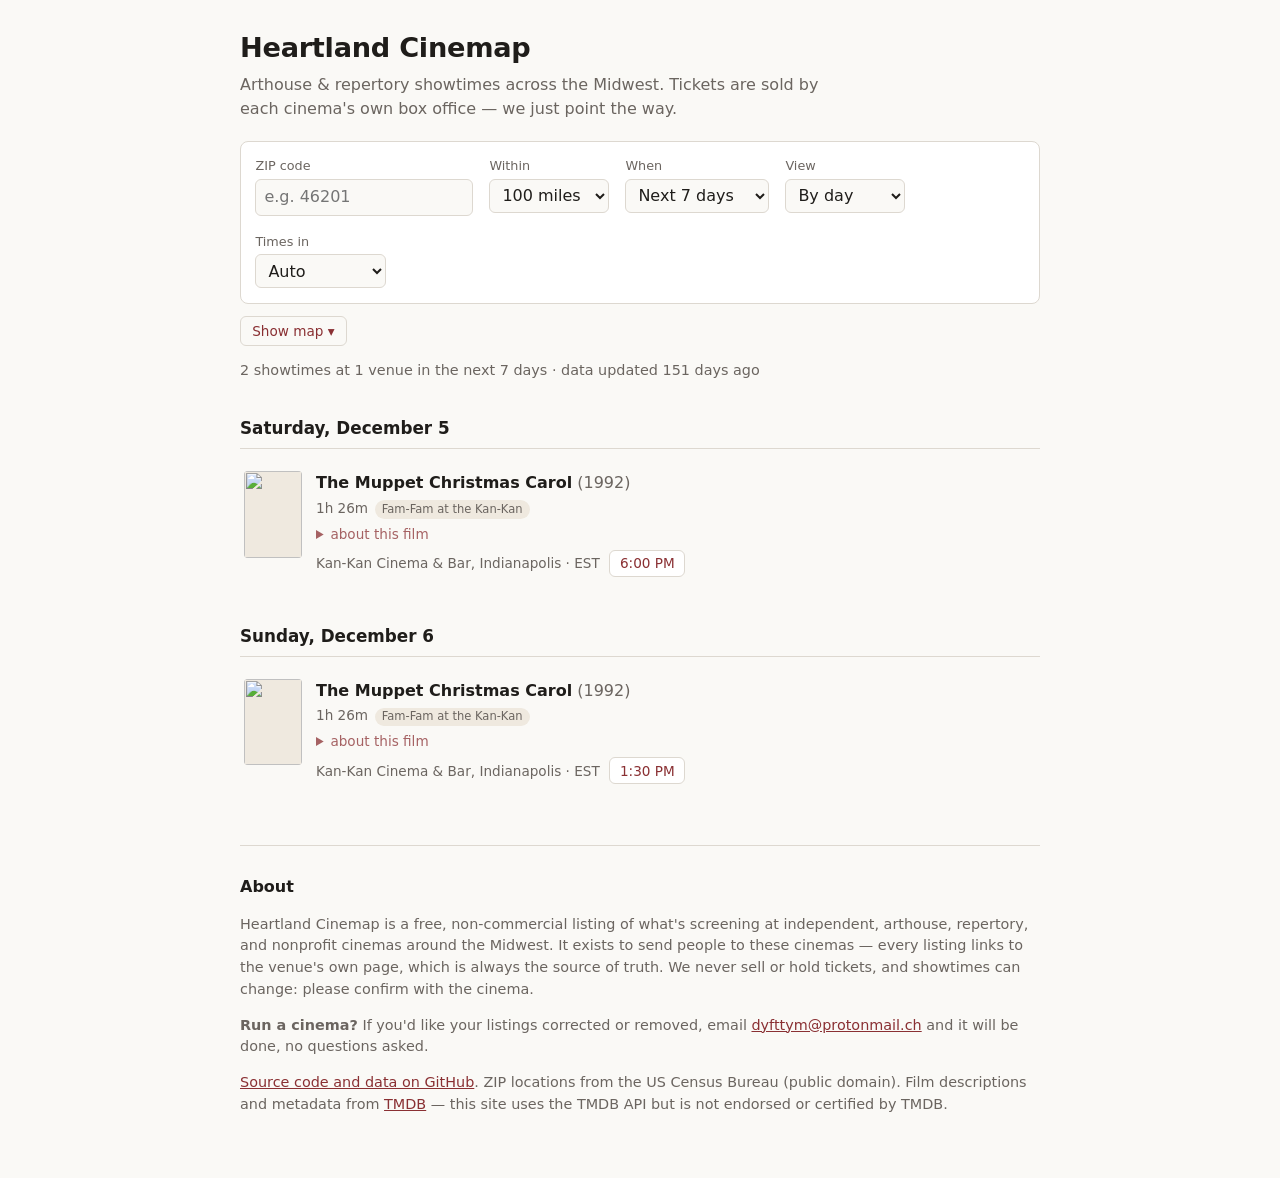
==== public/index.html @ 2f33e9bd "Fix Trylon empty-widget flake and dark-mode map popup Trylon: the homepage server-renders its upcomi" ====
<!DOCTYPE html>
<html lang="en">
<head>
<meta charset="utf-8">
<meta name="viewport" content="width=device-width, initial-scale=1">
<title>Heartland Cinemap — Midwest arthouse showtimes</title>
<meta name="description" content="Showtimes at arthouse, independent, and repertory cinemas across the US Midwest. Free and non-commercial — tickets at each cinema's own box office.">
<link id="sitecss" rel="stylesheet" href="./style.css">
</head>
<body>

<header>
  <h1>Heartland Cinemap</h1>
  <p class="tagline">Arthouse &amp; repertory showtimes across the Midwest.
  Tickets are sold by each cinema's own box office — we just point the way.</p>
</header>

<form id="controls" autocomplete="off" aria-label="Filter showtimes">
  <div class="field">
    <label for="zip">ZIP code</label>
    <input id="zip" inputmode="numeric" pattern="\d{5}" maxlength="5" placeholder="e.g. 46201">
  </div>
  <div class="field">
    <label for="radius">Within</label>
    <select id="radius">
      <option value="50">50 miles</option>
      <option value="100" selected>100 miles</option>
      <option value="200">200 miles</option>
    </select>
  </div>
  <div class="field">
    <label for="days">When</label>
    <select id="days">
      <option value="7" selected>Next 7 days</option>
      <option value="30">Next 30 days</option>
      <option value="60">Next 60 days</option>
      <option value="all">All dates</option>
    </select>
  </div>
  <div class="field">
    <label for="view">View</label>
    <select id="view">
      <option value="day" selected>By day</option>
      <option value="film">By film</option>
    </select>
  </div>
  <div class="field">
    <label for="tz">Times in</label>
    <select id="tz">
      <option value="auto" selected>Auto</option>
      <option value="venue">Venue local</option>
      <option value="ct">Central</option>
      <option value="et">Eastern</option>
    </select>
  </div>
</form>

<section id="mapsec">
  <button id="maptoggle" type="button">Show map ▾</button>
  <div id="map" hidden></div>
</section>

<p id="status" role="status"></p>

<main id="listings">
  <noscript><p>This site needs JavaScript to filter and sort showtimes.
  The raw data is public: <a href="./showtimes.json">showtimes.json</a> and
  <a href="./venues.json">venues.json</a>.</p></noscript>
</main>

<footer>
  <h2>About</h2>
  <p>Heartland Cinemap is a free, non-commercial listing of what's screening at
  independent, arthouse, repertory, and nonprofit cinemas around the Midwest.
  It exists to send people to these cinemas — every listing links to the
  venue's own page, which is always the source of truth. We never sell or
  hold tickets, and showtimes can change: please confirm with the cinema.</p>
  <p><strong>Run a cinema?</strong> If you'd like your listings corrected or
  removed, email <a href="mailto:dyfttym@protonmail.ch">dyfttym@protonmail.ch</a>
  and it will be done, no questions asked.</p>
  <p><a href="https://github.com/messhart/heartlandcinemap">Source code and
  data on GitHub</a>. ZIP locations from the US Census Bureau (public domain).
  Film descriptions and metadata from <a href="https://www.themoviedb.org/">TMDB</a>
  — this site uses the TMDB API but is not endorsed or certified by TMDB.</p>
</footer>

<script src="./app.js"></script>
</body>
</html>
---- public/style.css ----
:root {
  --bg: #faf9f6;
  --text: #1f1d1a;
  --muted: #6b6560;
  --accent: #8a3033;
  --line: #ddd8d0;
  --card: #ffffff;
  --badge-bg: #efe9df;
}
@media (prefers-color-scheme: dark) {
  :root {
    --bg: #191817;
    --text: #ece8e2;
    --muted: #a39c93;
    --accent: #e0888b;
    --line: #38352f;
    --card: #211f1d;
    --badge-bg: #2e2b26;
  }
}

* { box-sizing: border-box; }

body {
  margin: 0 auto;
  padding: 1.25rem 1rem 3rem;
  max-width: 52rem;
  background: var(--bg);
  color: var(--text);
  font: 16px/1.5 system-ui, -apple-system, "Segoe UI", Roboto, sans-serif;
}

header h1 { margin: 0.5rem 0 0.25rem; font-size: 1.7rem; letter-spacing: -0.01em; }
.tagline { margin: 0 0 1.25rem; color: var(--muted); max-width: 38rem; }

a { color: var(--accent); }
a:focus-visible, input:focus-visible, select:focus-visible {
  outline: 2px solid var(--accent);
  outline-offset: 2px;
}

/* controls */
#controls {
  display: flex;
  flex-wrap: wrap;
  gap: 1rem;
  padding: 0.9rem;
  border: 1px solid var(--line);
  border-radius: 8px;
  background: var(--card);
}
.field { display: flex; flex-direction: column; gap: 0.2rem; }
.field label { font-size: 0.8rem; color: var(--muted); }
input, select {
  font: inherit;
  color: inherit;
  background: var(--bg);
  border: 1px solid var(--line);
  border-radius: 6px;
  padding: 0.35rem 0.5rem;
  min-width: 7.5rem;
}

#status { min-height: 1.5em; color: var(--muted); font-size: 0.9rem; }
#status .warn { color: var(--accent); }
#status a { color: var(--accent); }

/* map panel */
#mapsec { margin: 0.75rem 0 0; }
#maptoggle {
  font: inherit;
  font-size: 0.85rem;
  color: var(--accent);
  background: none;
  border: 1px solid var(--line);
  border-radius: 6px;
  padding: 0.25rem 0.7rem;
  cursor: pointer;
}
#maptoggle:hover { border-color: var(--accent); }
#map {
  margin-top: 0.6rem;
  height: 380px;
  border: 1px solid var(--line);
  border-radius: 8px;
  overflow: hidden;
}
@media (max-width: 600px) { #map { height: 280px; } }

/* map popup — MapLibre's default is a white box; theme it to the card palette
   so the venue name isn't white-on-white in dark mode. The tip is a bordered
   triangle, so its border color (per anchor) must track the box background. */
.maplibregl-popup-content {
  background: var(--card);
  color: var(--text);
  font: inherit;
  font-size: 0.85rem;
  border: 1px solid var(--line);
  border-radius: 6px;
  padding: 0.45rem 0.7rem;
  box-shadow: 0 1px 4px rgba(0, 0, 0, 0.25);
}
.maplibregl-popup-anchor-top .maplibregl-popup-tip,
.maplibregl-popup-anchor-top-left .maplibregl-popup-tip,
.maplibregl-popup-anchor-top-right .maplibregl-popup-tip { border-bottom-color: var(--card); }
.maplibregl-popup-anchor-bottom .maplibregl-popup-tip,
.maplibregl-popup-anchor-bottom-left .maplibregl-popup-tip,
.maplibregl-popup-anchor-bottom-right .maplibregl-popup-tip { border-top-color: var(--card); }
.maplibregl-popup-anchor-left .maplibregl-popup-tip { border-right-color: var(--card); }
.maplibregl-popup-anchor-right .maplibregl-popup-tip { border-left-color: var(--card); }

/* day sections */
section.day { margin: 1.75rem 0; }
h2.dayhead {
  font-size: 1.05rem;
  margin: 0 0 0.6rem;
  padding: 0.4rem 0;
  border-bottom: 1px solid var(--line);
  position: sticky;
  top: 0;
  background: var(--bg);
  z-index: 2;
}

/* film cards */
.filmcard {
  display: flex;
  gap: 0.9rem;
  padding: 0.8rem 0.25rem;
  border-bottom: 1px dotted var(--line);
}
.filmcard:last-child { border-bottom: none; }

.poster {
  flex: 0 0 3.6rem;
  width: 3.6rem;
  height: 5.4rem;
  object-fit: cover;
  border-radius: 4px;
  background: var(--badge-bg);
}
.poster-blank {
  display: flex;
  align-items: center;
  justify-content: center;
  color: var(--muted);
  font-size: 1.6rem;
  font-weight: 600;
}

.filmcard-body { min-width: 0; flex: 1; }
.filmcard-body h3 { margin: 0 0 0.15rem; font-size: 1rem; }
.filmcard-body h3 .year { font-weight: normal; color: var(--muted); }
.filmmeta {
  margin: 0 0 0.3rem;
  color: var(--muted);
  font-size: 0.85rem;
  display: flex;
  flex-wrap: wrap;
  gap: 0.4rem;
  align-items: baseline;
}

.badge {
  font-size: 0.72rem;
  padding: 0.05rem 0.45rem;
  border-radius: 99px;
  background: var(--badge-bg);
  color: var(--muted);
  white-space: nowrap;
}

/* per-venue showtime chip lines */
.chiplines { display: flex; flex-direction: column; gap: 0.35rem; margin-top: 0.35rem; }
.chipline { display: flex; flex-wrap: wrap; gap: 0.25rem 0.6rem; align-items: baseline; }
.chipline-label { color: var(--muted); font-size: 0.85rem; }
.chips { display: inline-flex; flex-wrap: wrap; gap: 0.35rem; }
a.chip {
  display: inline-block;
  font-size: 0.85rem;
  font-variant-numeric: tabular-nums;
  padding: 0.15rem 0.6rem;
  border: 1px solid var(--line);
  border-radius: 6px;
  text-decoration: none;
  color: var(--accent);
  background: var(--card);
  white-space: nowrap;
}
a.chip:hover { border-color: var(--accent); }
a.chip.chip-soldout {
  color: var(--muted);
  text-decoration: line-through;
  opacity: 0.7;
}

/* collapsed film synopsis (TMDb) */
details.about { font-size: 0.85rem; color: var(--muted); margin: 0.1rem 0 0.2rem; }
details.about summary {
  cursor: pointer;
  width: fit-content;
  color: var(--accent);
  opacity: 0.75;
}
details.about summary:hover { opacity: 1; }
details.about p { margin: 0.3rem 0 0.2rem; max-width: 42rem; }
details.about .about-meta { margin: 0 0 0.3rem; }

.empty { color: var(--muted); margin: 2rem 0; }

footer {
  margin-top: 3rem;
  padding-top: 1rem;
  border-top: 1px solid var(--line);
  font-size: 0.9rem;
  color: var(--muted);
}
footer h2 { font-size: 1rem; color: var(--text); }

@media (max-width: 480px) {
  .poster { flex-basis: 3rem; width: 3rem; height: 4.5rem; }
  .filmcard { gap: 0.6rem; }
}
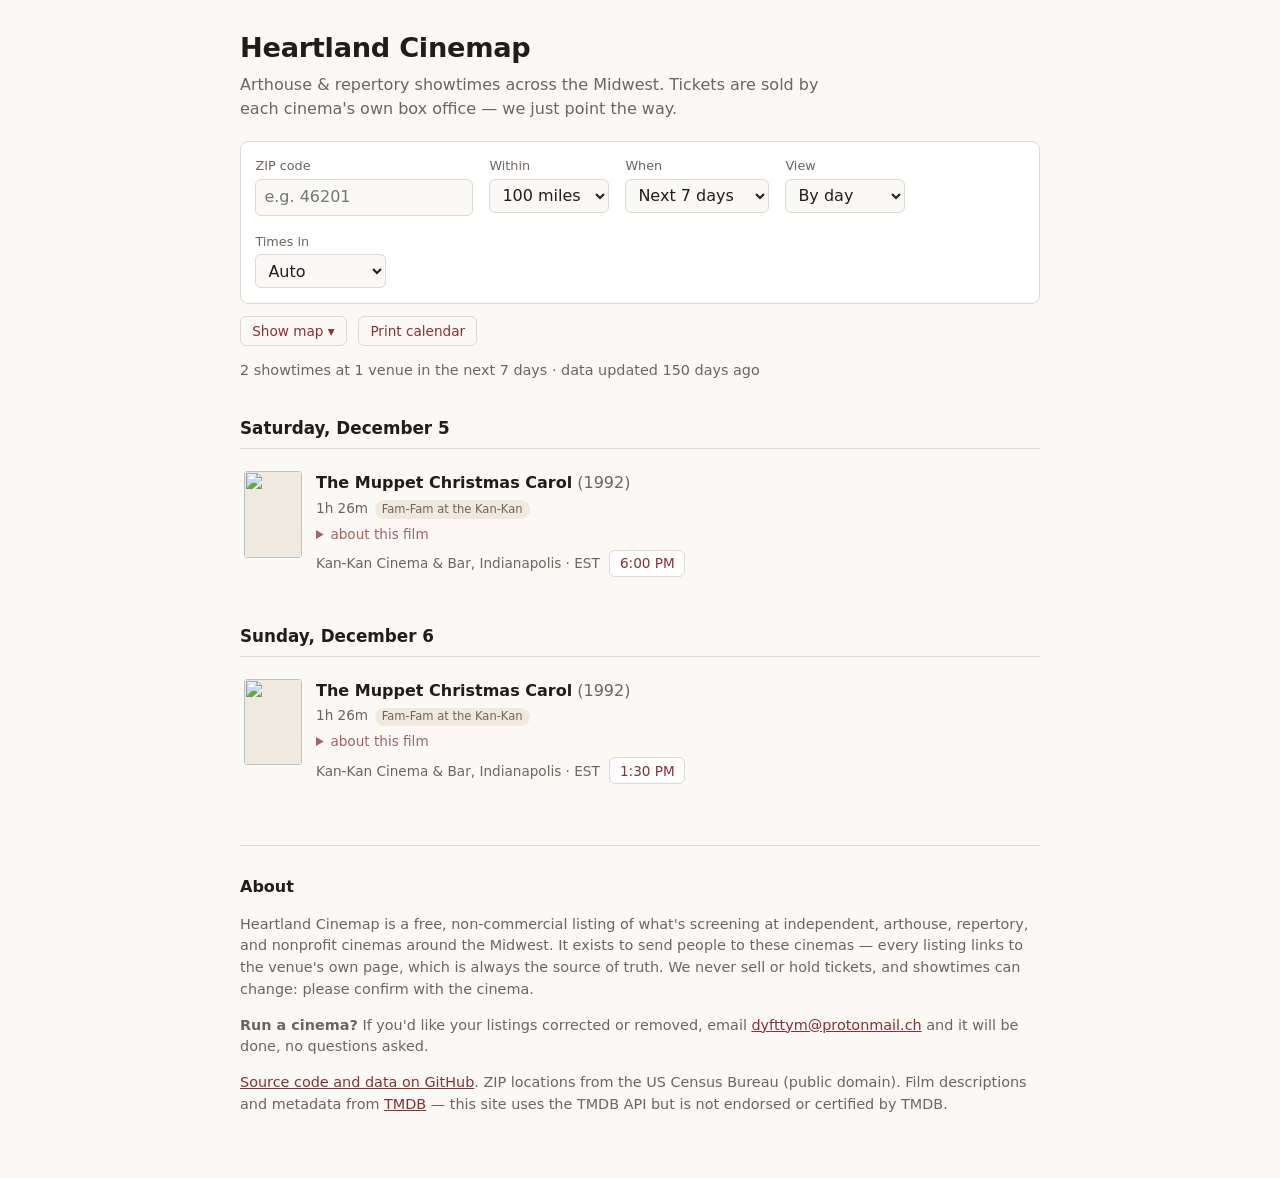
==== commit 0fd251f6: "Add printable calendar-poster view A dedicated print view in the classic repertory-house style: a mo" ====
--- a/public/index.html
+++ b/public/index.html
@@ -57,6 +57,7 @@
 
 <section id="mapsec">
   <button id="maptoggle" type="button">Show map ▾</button>
+  <button id="postertoggle" type="button">Print calendar</button>
   <div id="map" hidden></div>
 </section>
 
@@ -84,6 +85,16 @@
   — this site uses the TMDB API but is not endorsed or certified by TMDB.</p>
 </footer>
 
+<div id="posterwrap" hidden>
+  <div id="postertools">
+    <span id="posterinfo"></span>
+    <button id="posterbw" type="button">Switch to B&amp;W</button>
+    <button id="posterprint" type="button">Print / save PDF</button>
+    <button id="posterclose" type="button">Close ✕</button>
+  </div>
+  <div id="poster"><div id="posterpages"></div></div>
+</div>
+
 <script src="./app.js"></script>
 </body>
 </html>
--- a/public/style.css
+++ b/public/style.css
@@ -208,6 +208,195 @@
 
 .empty { color: var(--muted); margin: 2rem 0; }
 
+/* ---------- printable calendar poster ---------- */
+
+#postertoggle {
+  font: inherit;
+  font-size: 0.85rem;
+  color: var(--accent);
+  background: none;
+  border: 1px solid var(--line);
+  border-radius: 6px;
+  padding: 0.25rem 0.7rem;
+  cursor: pointer;
+  margin-left: 0.4rem;
+}
+#postertoggle:hover { border-color: var(--accent); }
+
+#posterwrap {
+  position: fixed;
+  inset: 0;
+  z-index: 1000;
+  overflow: auto;
+  background: rgba(20, 18, 16, 0.6);
+  padding: 3.6rem 1rem 2rem;
+}
+body.postering { overflow: hidden; }
+
+#postertools {
+  position: fixed;
+  top: 0; left: 0; right: 0;
+  z-index: 1001;
+  display: flex;
+  flex-wrap: wrap;
+  gap: 0.6rem;
+  align-items: center;
+  justify-content: center;
+  padding: 0.5rem 1rem;
+  background: var(--card);
+  border-bottom: 1px solid var(--line);
+  font-size: 0.9rem;
+  color: var(--muted);
+}
+#postertools button {
+  font: inherit;
+  font-size: 0.85rem;
+  color: var(--accent);
+  background: none;
+  border: 1px solid var(--line);
+  border-radius: 6px;
+  padding: 0.25rem 0.7rem;
+  cursor: pointer;
+}
+#postertools button:hover { border-color: var(--accent); }
+
+/* the sheet: fixed paper palette — this is ink on paper, never dark-mode */
+.poster-page {
+  --pk: #8a3033;      /* accent (day numbers, venue codes, month) */
+  --ptext: #16130f;
+  --pmut: #6a645d;
+  --pline: #c9c3b8;
+  --pout: #efece6;    /* days outside the covered range */
+  background: #fff;
+  color: var(--ptext);
+  /* on-screen geometry mirrors the print content box so the overflow the
+     fitter sees on screen is exactly what would spill a print page. Height is
+     held under the 7.9in printable area (letter landscape minus @page 0.3in
+     margins): a box filling the *full* printable height plus its forced
+     page-break tips a hairline onto a second sheet, so we leave slack. */
+  width: 10.4in;
+  height: 7.4in;
+  padding: 0.2in 0.28in;
+  margin: 0 auto 1.4rem;
+  box-shadow: 0 3px 16px rgba(0, 0, 0, 0.4);
+  display: flex;
+  flex-direction: column;
+  overflow: hidden;
+  print-color-adjust: exact;
+  -webkit-print-color-adjust: exact;
+}
+#poster.bw .poster-page { --pk: #000; }
+
+.pp-head {
+  display: flex;
+  align-items: baseline;
+  gap: 0.25in;
+  border-bottom: 2.5pt solid var(--ptext);
+  padding-bottom: 5pt;
+}
+.pp-month { font-size: 22pt; font-weight: 700; letter-spacing: -0.02em; color: var(--pk); }
+.pp-brand { font-size: 8.5pt; font-weight: 600; letter-spacing: 0.09em; text-transform: uppercase; }
+.pp-scope { margin-left: auto; font-size: 7.5pt; color: var(--pmut); text-align: right; max-width: 3.6in; }
+
+.pp-dow {
+  display: grid;
+  grid-template-columns: repeat(7, 1fr);
+  font-size: 6.8pt;
+  font-weight: 700;
+  text-transform: uppercase;
+  letter-spacing: 0.07em;
+  color: var(--pmut);
+  padding: 4pt 0 2pt;
+}
+.pp-dow span { padding-left: 3pt; }
+
+.pp-weeks {
+  flex: 1 1 auto;
+  min-height: 0;      /* allow the flex child to shrink so overflow is real */
+  overflow: hidden;   /* the fitter trims until scrollHeight <= clientHeight */
+  display: flex;
+  flex-direction: column;
+  border-top: 1px solid var(--pline);
+  border-left: 1px solid var(--pline);
+}
+.pp-week {
+  flex: 1 1 auto;
+  display: grid;
+  grid-template-columns: repeat(7, 1fr);
+  min-height: 0.72in;
+  break-inside: avoid;
+  page-break-inside: avoid;
+}
+.pp-cell {
+  border-right: 1px solid var(--pline);
+  border-bottom: 1px solid var(--pline);
+  padding: 2pt 3pt 3pt;
+  min-width: 0;
+}
+.pp-cell.pp-out { background: var(--pout); }
+.pp-daynum { font-size: 8.5pt; font-weight: 700; color: var(--pk); }
+.pp-out .pp-daynum, .pp-empty .pp-daynum { color: var(--pmut); font-weight: 400; }
+
+.pentry { font-size: 6.4pt; line-height: 1.32; margin-top: 2pt; overflow-wrap: break-word; }
+.ptitle { font-weight: 700; }
+.pyear { color: var(--pmut); }
+.pfmt { color: var(--pk); font-weight: 600; font-size: 5.8pt; text-transform: uppercase; letter-spacing: 0.04em; }
+.ptimes { font-variant-numeric: tabular-nums; white-space: normal; }
+.pvcode { color: var(--pk); font-weight: 700; }
+.pmore { color: var(--pmut); font-style: italic; font-weight: 600; }
+
+.pp-foot {
+  border-top: 2.5pt solid var(--ptext);
+  margin-top: 5pt;
+  padding-top: 4pt;
+  font-size: 6.8pt;
+  color: var(--pmut);
+  display: flex;
+  justify-content: space-between;
+  gap: 0.3in;
+  flex-wrap: nowrap;      /* fixed height: legend clips rather than wrapping,
+                             so the footer can't steal rows from the grid and
+                             desync the fit measurement from print layout */
+  align-items: baseline;
+}
+.pp-legend {
+  flex: 1 1 auto;
+  min-width: 0;
+  white-space: nowrap;
+  overflow: hidden;
+  text-overflow: ellipsis;
+}
+.pp-foot > span:last-child { flex: 0 0 auto; white-space: nowrap; }
+.pp-legend b { color: var(--pk); }
+.poster-empty { color: #fff; text-align: center; margin: 4rem 0; font-size: 1rem; }
+
+/* print: only the sheets, landscape letter, one month per page */
+@page cal { size: letter landscape; margin: 0.3in; }
+@media print {
+  body.postering > :not(#posterwrap) { display: none !important; }
+  /* zero every ancestor's box so nothing adds to the page height — leftover
+     body padding/margin is what tips a page onto a trailing blank sheet */
+  body.postering { overflow: visible; background: #fff; margin: 0; padding: 0; }
+  body.postering #posterwrap {
+    position: static;
+    overflow: visible;
+    background: none;
+    margin: 0;
+    padding: 0;
+  }
+  body.postering #poster, body.postering #posterpages { margin: 0; padding: 0; }
+  body.postering #postertools { display: none; }
+  body.postering .poster-page {
+    page: cal;
+    /* keep the exact screen geometry the fitter measured against; just drop the
+       shadow + bottom margin and force one month per sheet */
+    box-shadow: none;
+    margin: 0;
+    page-break-after: always;
+  }
+  body.postering .poster-page:last-child { page-break-after: auto; }
+}
+
 footer {
   margin-top: 3rem;
   padding-top: 1rem;
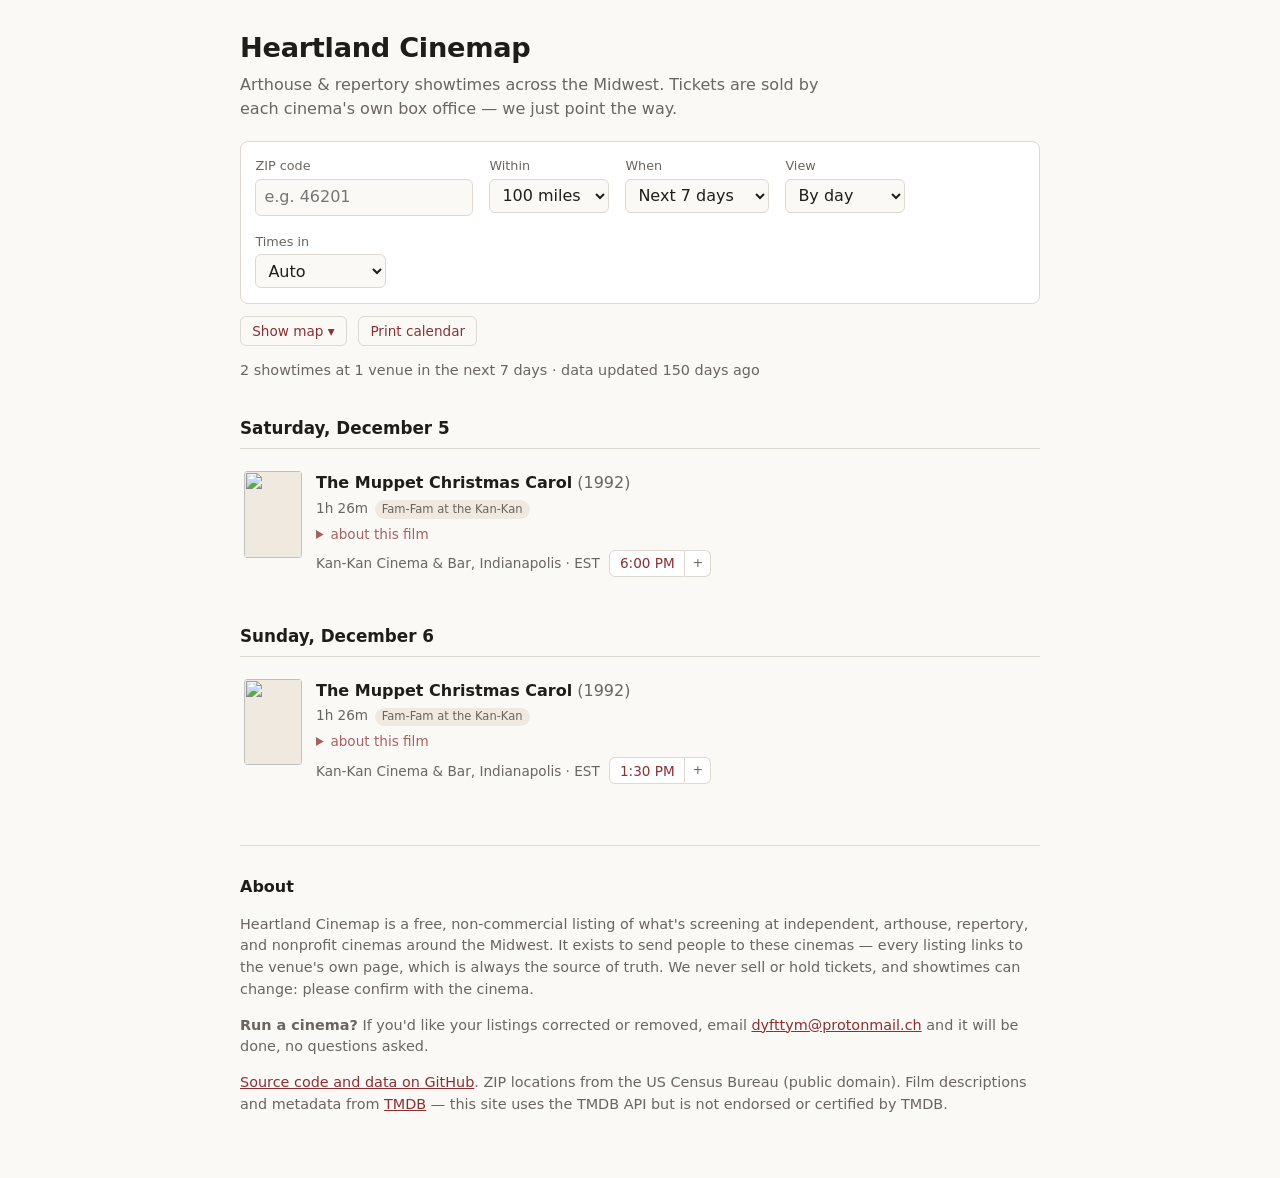
==== commit cb3baf29: "Poster v2: pick your films, week strip with thumbs, .ics export The auto-capped poster hid exactly t" ====
--- a/public/index.html
+++ b/public/index.html
@@ -58,6 +58,7 @@
 <section id="mapsec">
   <button id="maptoggle" type="button">Show map ▾</button>
   <button id="postertoggle" type="button">Print calendar</button>
+  <span id="plancount" hidden></span>
   <div id="map" hidden></div>
 </section>
 
@@ -90,6 +91,7 @@
     <span id="posterinfo"></span>
     <button id="posterbw" type="button">Switch to B&amp;W</button>
     <button id="posterprint" type="button">Print / save PDF</button>
+    <button id="postercal" type="button">Add picks to calendar (.ics)</button>
     <button id="posterclose" type="button">Close ✕</button>
   </div>
   <div id="poster"><div id="posterpages"></div></div>
--- a/public/style.css
+++ b/public/style.css
@@ -193,6 +193,27 @@
   text-decoration: line-through;
   opacity: 0.7;
 }
+
+/* pick-for-calendar toggle joined to the right edge of a chip */
+.chipwrap { display: inline-flex; align-items: stretch; }
+.chipwrap a.chip { border-radius: 6px 0 0 6px; }
+.chip-add {
+  font: inherit;
+  font-size: 0.8rem;
+  line-height: 1;
+  padding: 0.15rem 0.45rem;
+  border: 1px solid var(--line);
+  border-left: none;
+  border-radius: 0 6px 6px 0;
+  background: var(--card);
+  color: var(--muted);
+  cursor: pointer;
+}
+.chip-add:hover { color: var(--accent); border-color: var(--accent); }
+.chip-add.picked { color: var(--accent); font-weight: 700; }
+
+#plancount { font-size: 0.85rem; color: var(--muted); margin-left: 0.6rem; }
+#plancount a { color: var(--accent); }
 
 /* collapsed film synopsis (TMDb) */
 details.about { font-size: 0.85rem; color: var(--muted); margin: 0.1rem 0 0.2rem; }
@@ -336,6 +357,53 @@
 .pp-cell.pp-out { background: var(--pout); }
 .pp-daynum { font-size: 8.5pt; font-weight: 700; color: var(--pk); }
 .pp-out .pp-daynum, .pp-empty .pp-daynum { color: var(--pmut); font-weight: 400; }
+
+/* week strip (7-day poster): one full-height column per date */
+.pp-daycols {
+  flex: 1 1 auto;
+  min-height: 0;
+  overflow: hidden;      /* same clip contract as .pp-weeks */
+  display: grid;         /* columns set inline: repeat(n, 1fr) */
+  border-top: 1px solid var(--pline);
+  border-left: 1px solid var(--pline);
+  margin-top: 4pt;
+}
+.pp-daycol {
+  border-right: 1px solid var(--pline);
+  border-bottom: 1px solid var(--pline);
+  padding: 3pt 4pt;
+  min-width: 0;
+}
+.pp-dayhead {
+  font-size: 8pt;
+  color: var(--pmut);
+  border-bottom: 1px solid var(--pline);
+  padding-bottom: 2pt;
+  margin-bottom: 2pt;
+}
+.pp-dayhead-dow { font-weight: 700; color: var(--pk); letter-spacing: 0.05em; }
+.pp-week-strip .pentry { font-size: 7pt; margin-top: 4pt; }
+
+/* TMDb thumb beside a week-strip entry — color mode only */
+.pentry-t { display: flex; gap: 4pt; align-items: flex-start; }
+.pentry-txt { min-width: 0; }
+.pthumb {
+  flex: 0 0 auto;
+  width: 0.48in;
+  height: 0.72in;
+  object-fit: cover;
+  border-radius: 2pt;
+  background: var(--pout);
+}
+span.pthumb-blank {
+  display: flex;
+  align-items: center;
+  justify-content: center;
+  color: var(--pmut);
+  font-size: 11pt;
+  font-weight: 700;
+}
+#poster.bw .pthumb { display: none; }
 
 .pentry { font-size: 6.4pt; line-height: 1.32; margin-top: 2pt; overflow-wrap: break-word; }
 .ptitle { font-weight: 700; }
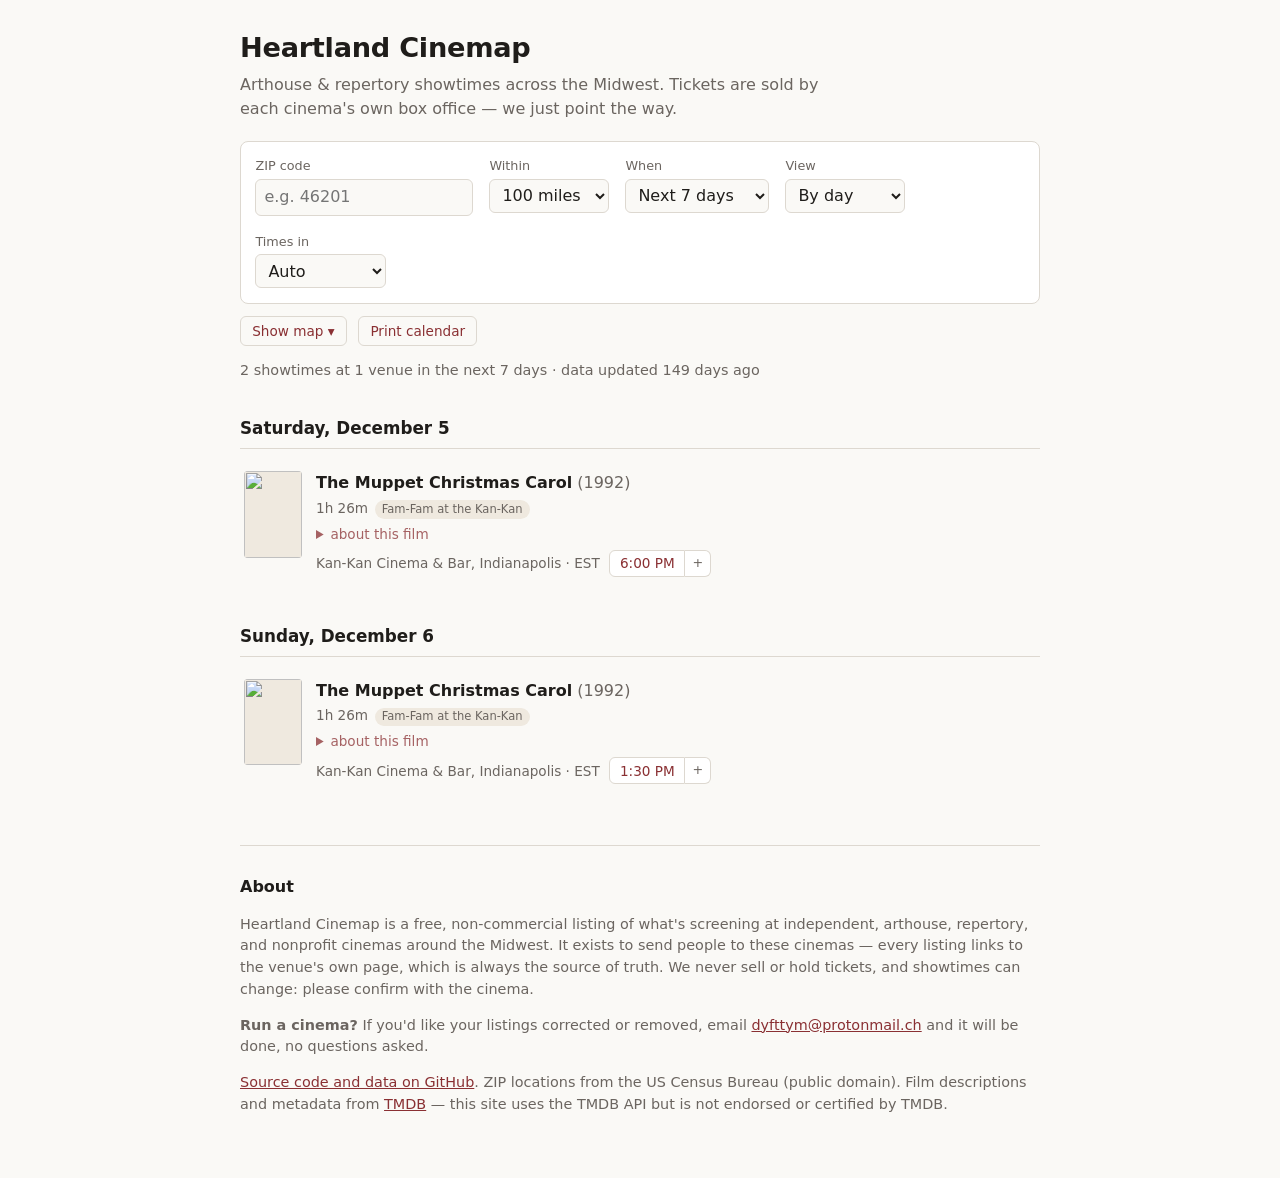
==== commit 8c0e8738: "Map v2: click-to-search, screening popups, picks on the map Makes the map a two-way surface. Click a" ====
--- a/public/index.html
+++ b/public/index.html
@@ -59,6 +59,8 @@
   <button id="maptoggle" type="button">Show map ▾</button>
   <button id="postertoggle" type="button">Print calendar</button>
   <span id="plancount" hidden></span>
+  <p id="maphint" hidden>Click a venue for its next screenings · click anywhere
+  else on the map to search from there.</p>
   <div id="map" hidden></div>
 </section>
 
--- a/public/style.css
+++ b/public/style.css
@@ -78,6 +78,12 @@
   cursor: pointer;
 }
 #maptoggle:hover { border-color: var(--accent); }
+#maphint {
+  margin: 0.5rem 0 0;
+  font-size: 0.8rem;
+  color: var(--muted);
+  max-width: 40rem;
+}
 #map {
   margin-top: 0.6rem;
   height: 380px;
@@ -108,6 +114,23 @@
 .maplibregl-popup-anchor-bottom-right .maplibregl-popup-tip { border-top-color: var(--card); }
 .maplibregl-popup-anchor-left .maplibregl-popup-tip { border-right-color: var(--card); }
 .maplibregl-popup-anchor-right .maplibregl-popup-tip { border-left-color: var(--card); }
+
+/* venue popup body */
+.vpop { min-width: 8rem; }
+.vpop-name { display: block; font-size: 0.92rem; }
+.vpop-sub { color: var(--muted); font-size: 0.8rem; margin-top: 0.05rem; }
+.vpop-pick { color: var(--accent); font-size: 0.8rem; font-weight: 600; margin-top: 0.1rem; }
+.vpop-next {
+  margin-top: 0.35rem;
+  padding-top: 0.3rem;
+  border-top: 1px solid var(--line);
+  display: flex;
+  flex-direction: column;
+  gap: 0.15rem;
+}
+.vpop-row { display: flex; gap: 0.45rem; font-size: 0.8rem; line-height: 1.25; }
+.vpop-when { color: var(--accent); white-space: nowrap; font-variant-numeric: tabular-nums; }
+.vpop-title { color: var(--text); }
 
 /* day sections */
 section.day { margin: 1.75rem 0; }
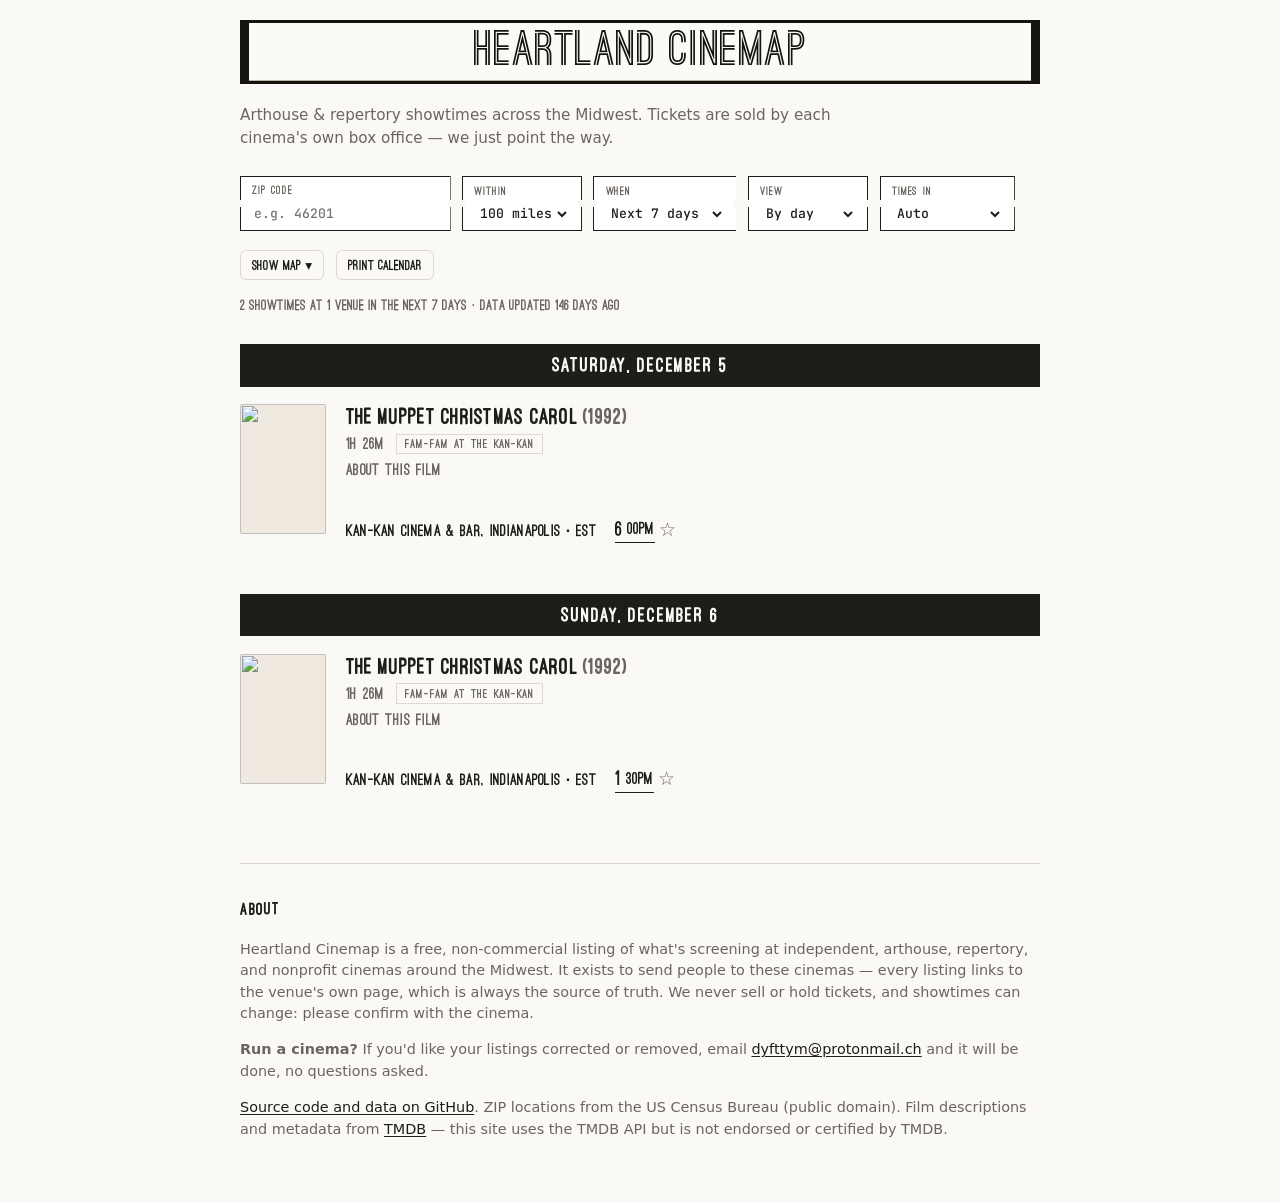
==== commit 44994754: "Visual redesign: black & white box-office / cinema-sign look Applies the locked design (playground r" ====
--- a/public/index.html
+++ b/public/index.html
@@ -11,9 +11,10 @@
 
 <header>
   <h1>Heartland Cinemap</h1>
-  <p class="tagline">Arthouse &amp; repertory showtimes across the Midwest.
-  Tickets are sold by each cinema's own box office — we just point the way.</p>
+  <div id="marquee-titles"></div>
 </header>
+<p class="tagline">Arthouse &amp; repertory showtimes across the Midwest.
+Tickets are sold by each cinema's own box office — we just point the way.</p>
 
 <form id="controls" autocomplete="off" aria-label="Filter showtimes">
   <div class="field">
--- a/public/style.css
+++ b/public/style.css
@@ -1,8 +1,21 @@
+/* ---------- self-hosted fonts (OFL) ----------
+   Ostrich Sans = the site voice (box-office / cinema sign); the Bold cut is
+   the inline/hollow brand face. DM Serif / Spectral / JetBrains Mono are the
+   printable calendar's newsprint voice only. All under public/fonts/. */
+@font-face { font-family: 'Ostrich Sans'; font-weight: bold; font-style: normal; font-display: swap; src: url("./fonts/OstrichSans-Bold.otf") format("opentype"); }
+@font-face { font-family: 'Ostrich Sans Heavy'; font-weight: 900; font-style: normal; font-display: swap; src: url("./fonts/OstrichSans-Heavy.otf") format("opentype"); }
+@font-face { font-family: 'Ostrich Sans Black'; font-weight: 900; font-style: normal; font-display: swap; src: url("./fonts/OstrichSans-Black.otf") format("opentype"); }
+@font-face { font-family: 'DM Serif Display'; font-weight: 400; font-style: normal; font-display: swap; src: url("./fonts/DMSerifDisplay.woff2") format("woff2"); }
+@font-face { font-family: 'Spectral'; font-weight: 400; font-style: normal; font-display: swap; src: url("./fonts/Spectral.woff2") format("woff2"); }
+@font-face { font-family: 'JetBrains Mono'; font-weight: 500; font-style: normal; font-display: swap; src: url("./fonts/JetBrainsMono.woff2") format("woff2"); }
+
 :root {
   --bg: #faf9f6;
   --text: #1f1d1a;
   --muted: #6b6560;
-  --accent: #8a3033;
+  /* strict B&W: accent reads as ink (was oxblood #8a3033). Links get an
+     underline affordance since color no longer distinguishes them. */
+  --accent: #1f1d1a;
   --line: #ddd8d0;
   --card: #ffffff;
   --badge-bg: #efe9df;
@@ -12,7 +25,7 @@
     --bg: #191817;
     --text: #ece8e2;
     --muted: #a39c93;
-    --accent: #e0888b;
+    --accent: #ece8e2;   /* strict B&W: ink = the light text color in dark mode */
     --line: #38352f;
     --card: #211f1d;
     --badge-bg: #2e2b26;
@@ -27,38 +40,101 @@
   max-width: 52rem;
   background: var(--bg);
   color: var(--text);
-  font: 16px/1.5 system-ui, -apple-system, "Segoe UI", Roboto, sans-serif;
-}
-
-header h1 { margin: 0.5rem 0 0.25rem; font-size: 1.7rem; letter-spacing: -0.01em; }
-.tagline { margin: 0 0 1.25rem; color: var(--muted); max-width: 38rem; }
-
-a { color: var(--accent); }
+  font: 16px/1.5 'Ostrich Sans Black', system-ui, -apple-system, "Segoe UI", Roboto, sans-serif;
+}
+
+a { color: var(--accent); text-underline-offset: 2px; }
 a:focus-visible, input:focus-visible, select:focus-visible {
   outline: 2px solid var(--accent);
   outline-offset: 2px;
 }
 
-/* controls */
+/* ---------- header: the lightbox marquee ----------
+   A white illuminated sign panel. Thick left/right borders, thin top/bottom,
+   1px track lines between rows. Stays white/lit in BOTH themes (it's a
+   lightbox) — so it uses fixed ink-on-white, not the theme tokens. */
+header {
+  background: #fbfaf7;
+  color: #14130f;
+  border-top: 3px solid #14130f; border-bottom: 3px solid #14130f;
+  border-left: 9px solid #14130f; border-right: 9px solid #14130f;
+  margin: 0 0 1.25rem;
+  overflow: hidden;
+}
+header h1 {
+  margin: 0;
+  padding: 0.35rem 1rem 0.2rem;
+  text-align: center;
+  font-family: 'Ostrich Sans', sans-serif;   /* the inline/hollow brand cut */
+  font-weight: bold;
+  font-size: clamp(1.9rem, 6vw, 3rem);
+  line-height: 1;
+  letter-spacing: 0.01em;
+  text-transform: uppercase;
+  color: #14130f;
+  border-bottom: 1px solid #bdb6a3;
+}
+/* short live titles injected by app.js into #marquee-titles */
+#marquee-titles { display: block; }
+.mq-title {
+  display: flex; align-items: baseline; justify-content: center;
+  gap: clamp(0.9rem, 4vw, 2.4rem);
+  padding: 0.28rem 1rem;
+  border-bottom: 1px solid #bdb6a3;
+  font-family: 'Ostrich Sans Heavy', sans-serif;
+  font-weight: 900;
+  font-size: clamp(0.9rem, 2.6vw, 1.3rem);
+  line-height: 1;
+  text-transform: uppercase;
+  letter-spacing: 0.02em;
+  color: #14130f;
+  white-space: nowrap;
+  overflow: hidden;
+}
+.mq-title:last-child { border-bottom: none; }
+.mq-title .mq-date { color: #14130f; }
+.mq-title .mq-venue { color: #4a463d; }
+/* the tagline moves BELOW the lightbox, in the normal page voice */
+.tagline {
+  margin: 0.9rem 0 1.25rem; color: var(--muted); max-width: 38rem;
+  font-family: system-ui, -apple-system, sans-serif; font-size: 0.95rem;
+}
+
+/* controls — the "chips" filter bar: each field is a notched ticket-chip
+   (perforated ends via -webkit-mask), Ostrich labels, mono inputs. */
 #controls {
   display: flex;
   flex-wrap: wrap;
-  gap: 1rem;
-  padding: 0.9rem;
-  border: 1px solid var(--line);
-  border-radius: 8px;
+  align-items: flex-end;
+  gap: 0.7rem;
+  padding: 0.4rem 0;
+  border: none;
+  background: transparent;
+}
+.field {
+  display: flex; flex-direction: column; gap: 0.15rem;
   background: var(--card);
-}
-.field { display: flex; flex-direction: column; gap: 0.2rem; }
-.field label { font-size: 0.8rem; color: var(--muted); }
+  border: 1px solid var(--text);
+  padding: 0.35rem 0.7rem;
+  -webkit-mask: radial-gradient(circle 4px at 0 50%, transparent 98%, #000) left/51% 100% no-repeat,
+                radial-gradient(circle 4px at 100% 50%, transparent 98%, #000) right/51% 100% no-repeat;
+          mask: radial-gradient(circle 4px at 0 50%, transparent 98%, #000) left/51% 100% no-repeat,
+                radial-gradient(circle 4px at 100% 50%, transparent 98%, #000) right/51% 100% no-repeat;
+}
+.field label {
+  font-family: 'Ostrich Sans Black', sans-serif;
+  font-size: 0.72rem; letter-spacing: 0.08em; text-transform: uppercase;
+  color: var(--muted);
+}
 input, select {
   font: inherit;
+  font-family: 'JetBrains Mono', monospace;
+  font-size: 0.82rem;
   color: inherit;
-  background: var(--bg);
-  border: 1px solid var(--line);
-  border-radius: 6px;
-  padding: 0.35rem 0.5rem;
-  min-width: 7.5rem;
+  background: transparent;
+  border: none;
+  padding: 0.1rem 0.1rem;
+  min-width: 6rem;
 }
 
 #status { min-height: 1.5em; color: var(--muted); font-size: 0.9rem; }
@@ -132,122 +208,167 @@
 .vpop-when { color: var(--accent); white-space: nowrap; font-variant-numeric: tabular-nums; }
 .vpop-title { color: var(--text); }
 
-/* day sections */
+/* day sections — the centered ink day bar (paper text; inverts in dark) */
 section.day { margin: 1.75rem 0; }
 h2.dayhead {
-  font-size: 1.05rem;
-  margin: 0 0 0.6rem;
-  padding: 0.4rem 0;
-  border-bottom: 1px solid var(--line);
+  font-family: 'Ostrich Sans Heavy', sans-serif;
+  font-weight: 900;
+  text-transform: uppercase;
+  letter-spacing: 0.04em;
+  font-size: 1.35rem;
+  text-align: center;
+  margin: 0 0 1.1rem;
+  padding: 0.32rem 0.7rem;
+  background: var(--text);
+  color: var(--bg);
+  border-bottom: none;
   position: sticky;
   top: 0;
-  background: var(--bg);
   z-index: 2;
 }
 
-/* film cards */
+/* film cards — poster | body row, ink-on-paper.
+   Separator lightens with the type scale on narrow screens. */
 .filmcard {
-  display: flex;
-  gap: 0.9rem;
-  padding: 0.8rem 0.25rem;
-  border-bottom: 1px dotted var(--line);
-}
-.filmcard:last-child { border-bottom: none; }
+  display: grid;
+  grid-template-columns: 5.4rem minmax(0, 1fr);
+  gap: 1.2rem;
+  padding: 0 0 1.4rem;
+  margin-bottom: 1.4rem;
+  border-bottom: 3px double var(--text);
+}
+.filmcard:last-child { border-bottom: none; margin-bottom: 0; }
 
 .poster {
-  flex: 0 0 3.6rem;
-  width: 3.6rem;
-  height: 5.4rem;
+  width: 5.4rem;
+  height: 8.1rem;              /* 2:3 vertical poster, COLOR */
   object-fit: cover;
-  border-radius: 4px;
+  border-radius: 2px;
   background: var(--badge-bg);
+  align-self: start;
 }
 .poster-blank {
   display: flex;
   align-items: center;
   justify-content: center;
   color: var(--muted);
-  font-size: 1.6rem;
-  font-weight: 600;
-}
-
-.filmcard-body { min-width: 0; flex: 1; }
-.filmcard-body h3 { margin: 0 0 0.15rem; font-size: 1rem; }
-.filmcard-body h3 .year { font-weight: normal; color: var(--muted); }
+  font-family: 'Ostrich Sans Heavy', sans-serif;
+  font-size: 2rem;
+}
+
+.filmcard-body { min-width: 0; }
+.filmcard-body h3 {
+  margin: 0;
+  font-family: 'Ostrich Sans Heavy', sans-serif;
+  font-weight: 900;
+  text-transform: uppercase;
+  letter-spacing: 0.01em;
+  font-size: 1.5rem;
+  line-height: 1.02;
+}
+.filmcard-body h3 .year { font-weight: 900; color: var(--muted); }
+
+/* runtime + series tags line (was .filmmeta). Tags sit level with the text. */
 .filmmeta {
-  margin: 0 0 0.3rem;
-  color: var(--muted);
-  font-size: 0.85rem;
+  margin: 0.2rem 0 0;
+  color: var(--muted);
+  font-family: 'Ostrich Sans Black', sans-serif;
+  font-size: 1rem;
+  letter-spacing: 0.02em;
   display: flex;
   flex-wrap: wrap;
-  gap: 0.4rem;
-  align-items: baseline;
-}
-
+  gap: 0.45rem 0.7rem;
+  align-items: center;
+}
 .badge {
-  font-size: 0.72rem;
-  padding: 0.05rem 0.45rem;
-  border-radius: 99px;
-  background: var(--badge-bg);
+  font-family: 'Ostrich Sans Black', sans-serif;
+  text-transform: uppercase;
+  font-size: 0.76rem;
+  letter-spacing: 0.06em;
+  line-height: 1;
+  padding: 0.2rem 0.5rem;
+  border: 1px solid var(--line);
+  border-radius: 0;
+  background: transparent;
   color: var(--muted);
   white-space: nowrap;
 }
 
-/* per-venue showtime chip lines */
-.chiplines { display: flex; flex-direction: column; gap: 0.35rem; margin-top: 0.35rem; }
-.chipline { display: flex; flex-wrap: wrap; gap: 0.25rem 0.6rem; align-items: baseline; }
-.chipline-label { color: var(--muted); font-size: 0.85rem; }
-.chips { display: inline-flex; flex-wrap: wrap; gap: 0.35rem; }
+/* per-venue showtime lines — the marquee times.
+   .chiplines holds one .chipline per venue: a .chipline-label (venue) and a
+   .chips row of marquee times. More air above so a single line doesn't float
+   above the poster's bottom edge (grows a touch on wider screens). */
+.chiplines { display: flex; flex-direction: column; gap: 0.5rem; margin-top: 1.6rem; }
+@media (min-width: 620px) { .chiplines { margin-top: 2.2rem; } }
+.chipline { display: flex; flex-wrap: wrap; gap: 0.5rem 1.2rem; align-items: baseline; }
+.chipline-label {
+  font-family: 'Ostrich Sans Black', sans-serif;
+  font-weight: 900; text-transform: uppercase;
+  font-size: 1rem; letter-spacing: 0.02em; color: var(--text); white-space: nowrap;
+}
+.chips { display: inline-flex; flex-wrap: wrap; gap: 0.4rem 0.75rem; align-items: baseline; }
+
+/* the pick toggle joins the marquee time; wrap keeps them together */
+.chipwrap { display: inline-flex; align-items: baseline; gap: 0.15rem; }
+
+/* the signature marquee time: big hour + raised minutes + format, the whole
+   time underlined = the buy link. Sold-out = one continuous strike. */
 a.chip {
-  display: inline-block;
-  font-size: 0.85rem;
-  font-variant-numeric: tabular-nums;
-  padding: 0.15rem 0.6rem;
-  border: 1px solid var(--line);
-  border-radius: 6px;
-  text-decoration: none;
-  color: var(--accent);
-  background: var(--card);
-  white-space: nowrap;
-}
-a.chip:hover { border-color: var(--accent); }
+  font-family: 'Ostrich Sans Black', sans-serif; font-weight: 900;
+  color: var(--text); white-space: nowrap; text-decoration: none;
+  display: inline-flex; align-items: baseline; gap: 0.28rem;
+  border-bottom: 1.5px solid var(--text);
+  padding-bottom: 0.02em;
+}
+a.chip .h { font-size: 1.25rem; letter-spacing: 0.02em; line-height: 0.95; }
+a.chip .m { font-size: 1.02rem; position: relative; top: -0.1em; letter-spacing: 0.01em; }
+a.chip .fmt { font-size: 1.02rem; letter-spacing: 0.02em; }
+a.chip:hover { color: var(--muted); border-bottom-color: var(--muted); }
 a.chip.chip-soldout {
-  color: var(--muted);
-  text-decoration: line-through;
-  opacity: 0.7;
-}
-
-/* pick-for-calendar toggle joined to the right edge of a chip */
-.chipwrap { display: inline-flex; align-items: stretch; }
-.chipwrap a.chip { border-radius: 6px 0 0 6px; }
+  color: var(--muted); pointer-events: none;
+  border-bottom: none; position: relative;
+}
+a.chip.chip-soldout::after {
+  content: ""; position: absolute; left: 0; right: 0; top: 50%;
+  height: 1.5px; background: currentColor;
+}
+
+/* the ☆/★ calendar-pick toggle */
 .chip-add {
   font: inherit;
-  font-size: 0.8rem;
-  line-height: 1;
-  padding: 0.15rem 0.45rem;
-  border: 1px solid var(--line);
-  border-left: none;
-  border-radius: 0 6px 6px 0;
-  background: var(--card);
+  font-family: 'Segoe UI Symbol', 'Symbola', sans-serif;
+  font-size: 1.2rem; line-height: 1;
+  padding: 0.1rem 0.15rem;
+  border: none; background: none;
   color: var(--muted);
   cursor: pointer;
 }
-.chip-add:hover { color: var(--accent); border-color: var(--accent); }
-.chip-add.picked { color: var(--accent); font-weight: 700; }
+.chip-add:hover { color: var(--text); }
+.chip-add.picked { color: var(--text); }
 
 #plancount { font-size: 0.85rem; color: var(--muted); margin-left: 0.6rem; }
 #plancount a { color: var(--accent); }
 
-/* collapsed film synopsis (TMDb) */
-details.about { font-size: 0.85rem; color: var(--muted); margin: 0.1rem 0 0.2rem; }
+/* collapsed film synopsis (TMDb) — "ABOUT THIS FILM" toggle in the Ostrich
+   label voice, tucked tight under the runtime/tags line. */
+details.about { margin: 0.15rem 0 0; color: var(--muted); }
 details.about summary {
   cursor: pointer;
   width: fit-content;
-  color: var(--accent);
-  opacity: 0.75;
-}
-details.about summary:hover { opacity: 1; }
-details.about p { margin: 0.3rem 0 0.2rem; max-width: 42rem; }
+  list-style: none;
+  font-family: 'Ostrich Sans Black', sans-serif;
+  text-transform: uppercase;
+  letter-spacing: 0.03em;
+  font-size: 1rem;
+  color: var(--muted);
+}
+details.about summary::-webkit-details-marker { display: none; }
+details.about[open] summary { color: var(--text); }
+details.about p {
+  margin: 0.4rem 0 0.2rem; max-width: 42rem;
+  font-family: system-ui, -apple-system, sans-serif;
+  font-size: 0.85rem; text-transform: none; letter-spacing: 0;
+}
 details.about .about-meta { margin: 0 0 0.3rem; }
 
 .empty { color: var(--muted); margin: 2rem 0; }
@@ -304,15 +425,18 @@
 }
 #postertools button:hover { border-color: var(--accent); }
 
-/* the sheet: fixed paper palette — this is ink on paper, never dark-mode */
+/* the sheet: fixed paper palette — this is ink on paper, never dark-mode.
+   Newsprint programme voice (serif display + small-caps + mono times). Strict
+   B&W: the accent (--pk) is ink, not oxblood. */
 .poster-page {
-  --pk: #8a3033;      /* accent (day numbers, venue codes, month) */
+  --pk: #16130f;      /* accent (day numbers, venue codes, month) — now ink */
   --ptext: #16130f;
   --pmut: #6a645d;
   --pline: #c9c3b8;
   --pout: #efece6;    /* days outside the covered range */
   background: #fff;
   color: var(--ptext);
+  font-family: 'Spectral', Georgia, 'Times New Roman', serif;
   /* on-screen geometry mirrors the print content box so the overflow the
      fitter sees on screen is exactly what would spill a print page. Height is
      held under the 7.9in printable area (letter landscape minus @page 0.3in
@@ -338,17 +462,18 @@
   border-bottom: 2.5pt solid var(--ptext);
   padding-bottom: 5pt;
 }
-.pp-month { font-size: 22pt; font-weight: 700; letter-spacing: -0.02em; color: var(--pk); }
-.pp-brand { font-size: 8.5pt; font-weight: 600; letter-spacing: 0.09em; text-transform: uppercase; }
-.pp-scope { margin-left: auto; font-size: 7.5pt; color: var(--pmut); text-align: right; max-width: 3.6in; }
+.pp-month { font-family: 'DM Serif Display', Georgia, serif; font-size: 24pt; font-weight: 400; letter-spacing: -0.01em; color: var(--pk); }
+.pp-brand { font-family: 'Spectral', serif; font-variant: small-caps; font-size: 9pt; font-weight: 600; letter-spacing: 0.12em; }
+.pp-scope { margin-left: auto; font-family: 'Spectral', serif; font-size: 7.5pt; color: var(--pmut); text-align: right; max-width: 3.6in; }
 
 .pp-dow {
   display: grid;
   grid-template-columns: repeat(7, 1fr);
-  font-size: 6.8pt;
-  font-weight: 700;
-  text-transform: uppercase;
-  letter-spacing: 0.07em;
+  font-family: 'Spectral', serif;
+  font-variant: small-caps;
+  font-size: 7.2pt;
+  font-weight: 600;
+  letter-spacing: 0.08em;
   color: var(--pmut);
   padding: 4pt 0 2pt;
 }
@@ -378,8 +503,8 @@
   min-width: 0;
 }
 .pp-cell.pp-out { background: var(--pout); }
-.pp-daynum { font-size: 8.5pt; font-weight: 700; color: var(--pk); }
-.pp-out .pp-daynum, .pp-empty .pp-daynum { color: var(--pmut); font-weight: 400; }
+.pp-daynum { font-family: 'DM Serif Display', Georgia, serif; font-size: 9.5pt; font-weight: 400; color: var(--pk); }
+.pp-out .pp-daynum, .pp-empty .pp-daynum { color: var(--pmut); }
 
 /* week strip (7-day poster): one full-height column per date */
 .pp-daycols {
@@ -398,13 +523,14 @@
   min-width: 0;
 }
 .pp-dayhead {
+  font-family: 'Spectral', serif;
   font-size: 8pt;
   color: var(--pmut);
   border-bottom: 1px solid var(--pline);
   padding-bottom: 2pt;
   margin-bottom: 2pt;
 }
-.pp-dayhead-dow { font-weight: 700; color: var(--pk); letter-spacing: 0.05em; }
+.pp-dayhead-dow { font-variant: small-caps; font-weight: 700; color: var(--pk); letter-spacing: 0.06em; }
 .pp-week-strip .pentry { font-size: 7pt; margin-top: 4pt; }
 
 /* TMDb thumb beside a week-strip entry — color mode only */
@@ -428,11 +554,11 @@
 }
 #poster.bw .pthumb { display: none; }
 
-.pentry { font-size: 6.4pt; line-height: 1.32; margin-top: 2pt; overflow-wrap: break-word; }
+.pentry { font-family: 'Spectral', serif; font-size: 6.6pt; line-height: 1.3; margin-top: 2pt; overflow-wrap: break-word; }
 .ptitle { font-weight: 700; }
-.pyear { color: var(--pmut); }
+.pyear { color: var(--pmut); font-style: italic; }
 .pfmt { color: var(--pk); font-weight: 600; font-size: 5.8pt; text-transform: uppercase; letter-spacing: 0.04em; }
-.ptimes { font-variant-numeric: tabular-nums; white-space: normal; }
+.ptimes { font-family: 'JetBrains Mono', monospace; font-size: 5.8pt; white-space: normal; }
 .pvcode { color: var(--pk); font-weight: 700; }
 .pmore { color: var(--pmut); font-style: italic; font-weight: 600; }
 
@@ -440,7 +566,10 @@
   border-top: 2.5pt solid var(--ptext);
   margin-top: 5pt;
   padding-top: 4pt;
-  font-size: 6.8pt;
+  font-family: 'Spectral', serif;
+  font-variant: small-caps;
+  letter-spacing: 0.04em;
+  font-size: 7pt;
   color: var(--pmut);
   display: flex;
   justify-content: space-between;
@@ -494,10 +623,26 @@
   border-top: 1px solid var(--line);
   font-size: 0.9rem;
   color: var(--muted);
-}
-footer h2 { font-size: 1rem; color: var(--text); }
-
+  font-family: system-ui, -apple-system, sans-serif;   /* body copy stays legible */
+}
+footer h2 {
+  font-family: 'Ostrich Sans Heavy', sans-serif; font-weight: 900;
+  text-transform: uppercase; letter-spacing: 0.03em;
+  font-size: 1.15rem; color: var(--text);
+}
+
+/* responsive film rows: separators + type lighten with the viewport, so the
+   double rule doesn't feel heavy on a phone (mirrors the locked playground). */
+@media (max-width: 620px) {
+  .filmcard { grid-template-columns: 4.5rem minmax(0, 1fr); gap: 0.9rem;
+    padding-bottom: 1rem; margin-bottom: 1rem; border-bottom-width: 2px; }
+  .poster { width: 4.5rem; height: 6.75rem; }
+  .filmcard-body h3 { font-size: 1.3rem; }
+  .chipline { flex-direction: column; gap: 0.2rem; }
+}
 @media (max-width: 480px) {
-  .poster { flex-basis: 3rem; width: 3rem; height: 4.5rem; }
-  .filmcard { gap: 0.6rem; }
-}
+  .filmcard { grid-template-columns: 3.6rem minmax(0, 1fr); gap: 0.7rem;
+    padding-bottom: 0.8rem; margin-bottom: 0.8rem; border-bottom: 1px solid var(--text); }
+  .poster { width: 3.6rem; height: 5.4rem; }
+  .filmcard-body h3 { font-size: 1.15rem; }
+}
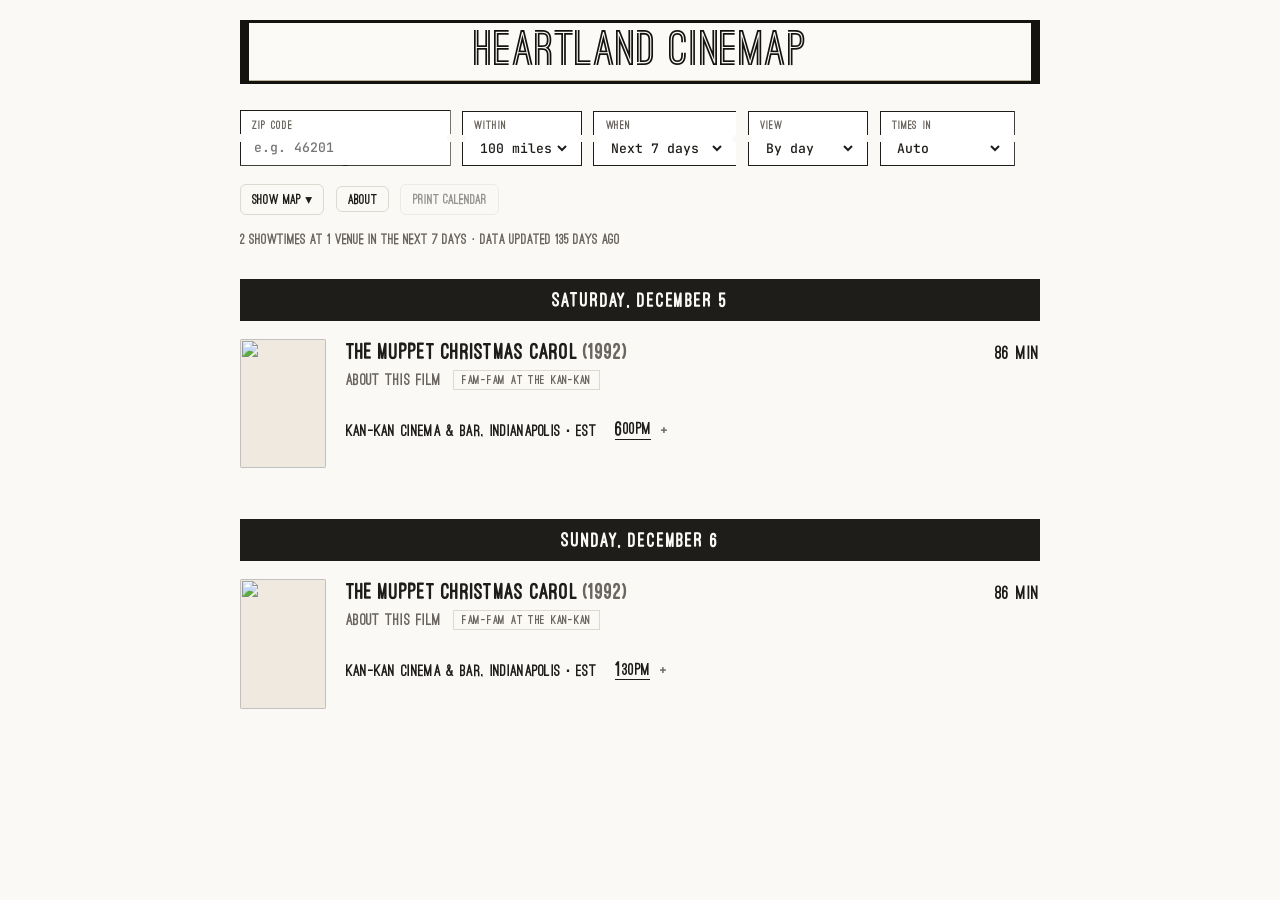
==== commit ef3e7c32: "Refine spacing, pick toggle, About subpage, calendar scope - Tighten gaps: title→ABOUT, the time und" ====
--- a/public/index.html
+++ b/public/index.html
@@ -13,8 +13,6 @@
   <h1>Heartland Cinemap</h1>
   <div id="marquee-titles"></div>
 </header>
-<p class="tagline">Arthouse &amp; repertory showtimes across the Midwest.
-Tickets are sold by each cinema's own box office — we just point the way.</p>
 
 <form id="controls" autocomplete="off" aria-label="Filter showtimes">
   <div class="field">
@@ -58,6 +56,7 @@
 
 <section id="mapsec">
   <button id="maptoggle" type="button">Show map ▾</button>
+  <a id="abouttoggle" href="./about.html">About</a>
   <button id="postertoggle" type="button">Print calendar</button>
   <span id="plancount" hidden></span>
   <p id="maphint" hidden>Click a venue for its next screenings · click anywhere
@@ -73,22 +72,6 @@
   <a href="./venues.json">venues.json</a>.</p></noscript>
 </main>
 
-<footer>
-  <h2>About</h2>
-  <p>Heartland Cinemap is a free, non-commercial listing of what's screening at
-  independent, arthouse, repertory, and nonprofit cinemas around the Midwest.
-  It exists to send people to these cinemas — every listing links to the
-  venue's own page, which is always the source of truth. We never sell or
-  hold tickets, and showtimes can change: please confirm with the cinema.</p>
-  <p><strong>Run a cinema?</strong> If you'd like your listings corrected or
-  removed, email <a href="mailto:dyfttym@protonmail.ch">dyfttym@protonmail.ch</a>
-  and it will be done, no questions asked.</p>
-  <p><a href="https://github.com/messhart/heartlandcinemap">Source code and
-  data on GitHub</a>. ZIP locations from the US Census Bureau (public domain).
-  Film descriptions and metadata from <a href="https://www.themoviedb.org/">TMDB</a>
-  — this site uses the TMDB API but is not endorsed or certified by TMDB.</p>
-</footer>
-
 <div id="posterwrap" hidden>
   <div id="postertools">
     <span id="posterinfo"></span>
--- a/public/style.css
+++ b/public/style.css
@@ -154,6 +154,19 @@
   cursor: pointer;
 }
 #maptoggle:hover { border-color: var(--accent); }
+/* the About link sits in the toggle row, styled like the toggle buttons */
+#abouttoggle {
+  font: inherit;
+  font-size: 0.85rem;
+  color: var(--accent);
+  text-decoration: none;
+  background: none;
+  border: 1px solid var(--line);
+  border-radius: 6px;
+  padding: 0.25rem 0.7rem;
+  margin-left: 0.4rem;
+}
+#abouttoggle:hover { border-color: var(--accent); }
 #maphint {
   margin: 0.5rem 0 0;
   font-size: 0.8rem;
@@ -193,7 +206,15 @@
 
 /* venue popup body */
 .vpop { min-width: 8rem; }
-.vpop-name { display: block; font-size: 0.92rem; }
+.vpop-name {
+  display: block;
+  font-family: 'Ostrich Sans Heavy', sans-serif;
+  font-weight: 900;
+  text-transform: uppercase;
+  letter-spacing: 0.02em;
+  font-size: 1.05rem;
+  line-height: 1.05;
+}
 .vpop-sub { color: var(--muted); font-size: 0.8rem; margin-top: 0.05rem; }
 .vpop-pick { color: var(--accent); font-size: 0.8rem; font-weight: 600; margin-top: 0.1rem; }
 .vpop-next {
@@ -268,18 +289,35 @@
 }
 .filmcard-body h3 .year { font-weight: 900; color: var(--muted); }
 
-/* runtime + series tags line (was .filmmeta). Tags sit level with the text. */
-.filmmeta {
-  margin: 0.2rem 0 0;
-  color: var(--muted);
+/* title + runtime share the first line; runtime pins right and stays on the
+   title's line even when a long title wraps (the playground film-head). */
+.film-head {
+  display: flex;
+  align-items: baseline;
+  justify-content: space-between;
+  gap: 0.8rem;
+}
+.film-head h3 { min-width: 0; }
+.film-runtime {
   font-family: 'Ostrich Sans Black', sans-serif;
-  font-size: 1rem;
-  letter-spacing: 0.02em;
-  display: flex;
+  font-weight: 900;
+  font-size: 1.15rem;
+  letter-spacing: 0.03em;
+  white-space: nowrap;
+  text-align: right;
+  flex: 0 0 auto;
+}
+
+/* the about line carries the series tags, level with the ABOUT text */
+.about-line {
+  display: flex;
+  align-items: center;
   flex-wrap: wrap;
-  gap: 0.45rem 0.7rem;
-  align-items: center;
-}
+  gap: 0.4rem 0.7rem;
+  margin: 0.02rem 0 0;
+}
+.about-line details.about { margin: 0; }
+.tags { display: flex; flex-wrap: wrap; align-items: center; gap: 0.35rem; }
 .badge {
   font-family: 'Ostrich Sans Black', sans-serif;
   text-transform: uppercase;
@@ -298,9 +336,9 @@
    .chiplines holds one .chipline per venue: a .chipline-label (venue) and a
    .chips row of marquee times. More air above so a single line doesn't float
    above the poster's bottom edge (grows a touch on wider screens). */
-.chiplines { display: flex; flex-direction: column; gap: 0.5rem; margin-top: 1.6rem; }
-@media (min-width: 620px) { .chiplines { margin-top: 2.2rem; } }
-.chipline { display: flex; flex-wrap: wrap; gap: 0.5rem 1.2rem; align-items: baseline; }
+.chiplines { display: flex; flex-direction: column; gap: 0.3rem; margin-top: 1.3rem; }
+@media (min-width: 620px) { .chiplines { margin-top: 1.7rem; } }
+.chipline { display: flex; flex-wrap: wrap; gap: 0.4rem 1.2rem; align-items: baseline; }
 .chipline-label {
   font-family: 'Ostrich Sans Black', sans-serif;
   font-weight: 900; text-transform: uppercase;
@@ -309,20 +347,23 @@
 .chips { display: inline-flex; flex-wrap: wrap; gap: 0.4rem 0.75rem; align-items: baseline; }
 
 /* the pick toggle joins the marquee time; wrap keeps them together */
-.chipwrap { display: inline-flex; align-items: baseline; gap: 0.15rem; }
+.chipwrap { display: inline-flex; align-items: baseline; }
 
 /* the signature marquee time: big hour + raised minutes + format, the whole
    time underlined = the buy link. Sold-out = one continuous strike. */
 a.chip {
   font-family: 'Ostrich Sans Black', sans-serif; font-weight: 900;
   color: var(--text); white-space: nowrap; text-decoration: none;
-  display: inline-flex; align-items: baseline; gap: 0.28rem;
+  display: inline-flex; align-items: baseline;
   border-bottom: 1.5px solid var(--text);
-  padding-bottom: 0.02em;
-}
+  padding-bottom: 0;   /* underline hugs the digits, per the mockup */
+  line-height: 1;
+}
+/* per the mockup: hour and raised minutes are near-glued; the format gets a
+   real word gap */
 a.chip .h { font-size: 1.25rem; letter-spacing: 0.02em; line-height: 0.95; }
-a.chip .m { font-size: 1.02rem; position: relative; top: -0.1em; letter-spacing: 0.01em; }
-a.chip .fmt { font-size: 1.02rem; letter-spacing: 0.02em; }
+a.chip .m { font-size: 1.02rem; position: relative; top: -0.1em; letter-spacing: 0.01em; margin-left: 0.05em; }
+a.chip .fmt { font-size: 1.02rem; letter-spacing: 0.02em; margin-left: 0.34rem; }
 a.chip:hover { color: var(--muted); border-bottom-color: var(--muted); }
 a.chip.chip-soldout {
   color: var(--muted); pointer-events: none;
@@ -333,18 +374,23 @@
   height: 1.5px; background: currentColor;
 }
 
-/* the ☆/★ calendar-pick toggle */
+/* the +/★ calendar-pick toggle (system glyphs, as before the redesign).
+   Fixed-width box, glyph centered, so + and ★ occupy the same space and a
+   pick never nudges the row. Star is set smaller so it doesn't tower. */
 .chip-add {
   font: inherit;
-  font-family: 'Segoe UI Symbol', 'Symbola', sans-serif;
-  font-size: 1.2rem; line-height: 1;
-  padding: 0.1rem 0.15rem;
+  font-size: 0.95rem; line-height: 1;
+  width: 1.4rem;   /* fixed box (rem, not em) so glyph size can't change width */
+  display: inline-flex; align-items: center; justify-content: center;
+  padding: 0.1rem 0;
+  margin-left: 0.15rem;
   border: none; background: none;
   color: var(--muted);
   cursor: pointer;
 }
 .chip-add:hover { color: var(--text); }
-.chip-add.picked { color: var(--text); }
+/* ★ reads larger than + at the same size, so shrink it; also our accent ink */
+.chip-add.picked { font-size: 0.82rem; color: var(--text); }
 
 #plancount { font-size: 0.85rem; color: var(--muted); margin-left: 0.6rem; }
 #plancount a { color: var(--accent); }
@@ -387,6 +433,8 @@
   margin-left: 0.4rem;
 }
 #postertoggle:hover { border-color: var(--accent); }
+#postertoggle:disabled { opacity: 0.45; cursor: default; }
+#postertoggle:disabled:hover { border-color: var(--line); }
 
 #posterwrap {
   position: fixed;
@@ -533,24 +581,28 @@
 .pp-dayhead-dow { font-variant: small-caps; font-weight: 700; color: var(--pk); letter-spacing: 0.06em; }
 .pp-week-strip .pentry { font-size: 7pt; margin-top: 4pt; }
 
-/* TMDb thumb beside a week-strip entry — color mode only */
-.pentry-t { display: flex; gap: 4pt; align-items: flex-start; }
+/* TMDb backdrop strip above a week-strip entry — a horizontal B&W still,
+   like the playground calendar. Hidden by the ink-saver B&W toggle. */
 .pentry-txt { min-width: 0; }
 .pthumb {
-  flex: 0 0 auto;
-  width: 0.48in;
-  height: 0.72in;
+  display: block;
+  width: 100%;
+  height: 0.38in;
   object-fit: cover;
-  border-radius: 2pt;
+  border-radius: 0;
   background: var(--pout);
-}
+  filter: grayscale(1) contrast(1.02);
+  margin-bottom: 2pt;
+}
+/* no-backdrop placeholder: a letter tile filling the same strip */
 span.pthumb-blank {
   display: flex;
   align-items: center;
   justify-content: center;
   color: var(--pmut);
-  font-size: 11pt;
-  font-weight: 700;
+  font-family: 'DM Serif Display', Georgia, serif;
+  font-size: 16pt;
+  filter: none;
 }
 #poster.bw .pthumb { display: none; }
 
@@ -631,6 +683,32 @@
   font-size: 1.15rem; color: var(--text);
 }
 
+/* ---------- About subpage ---------- */
+.about-page {
+  font-family: system-ui, -apple-system, sans-serif;
+  color: var(--text);
+  margin-top: 1.5rem;
+}
+.about-page h2 {
+  font-family: 'Ostrich Sans Heavy', sans-serif; font-weight: 900;
+  text-transform: uppercase; letter-spacing: 0.03em;
+  font-size: 1.3rem; margin: 1.6rem 0 0.5rem;
+}
+.about-page p { max-width: 40rem; line-height: 1.6; }
+.about-back {
+  display: inline-block;
+  font-family: 'Ostrich Sans Black', sans-serif;
+  text-transform: uppercase; letter-spacing: 0.04em;
+  font-size: 0.85rem;
+  text-decoration: none;
+  color: var(--accent);
+  border: 1px solid var(--line);
+  border-radius: 6px;
+  padding: 0.3rem 0.8rem;
+  margin-top: 1.5rem;
+}
+.about-back:hover { border-color: var(--accent); }
+
 /* responsive film rows: separators + type lighten with the viewport, so the
    double rule doesn't feel heavy on a phone (mirrors the locked playground). */
 @media (max-width: 620px) {
@@ -638,6 +716,7 @@
     padding-bottom: 1rem; margin-bottom: 1rem; border-bottom-width: 2px; }
   .poster { width: 4.5rem; height: 6.75rem; }
   .filmcard-body h3 { font-size: 1.3rem; }
+  .film-runtime { font-size: 1rem; }
   .chipline { flex-direction: column; gap: 0.2rem; }
 }
 @media (max-width: 480px) {
@@ -645,4 +724,5 @@
     padding-bottom: 0.8rem; margin-bottom: 0.8rem; border-bottom: 1px solid var(--text); }
   .poster { width: 3.6rem; height: 5.4rem; }
   .filmcard-body h3 { font-size: 1.15rem; }
-}
+  .film-head { gap: 0.5rem; }
+}
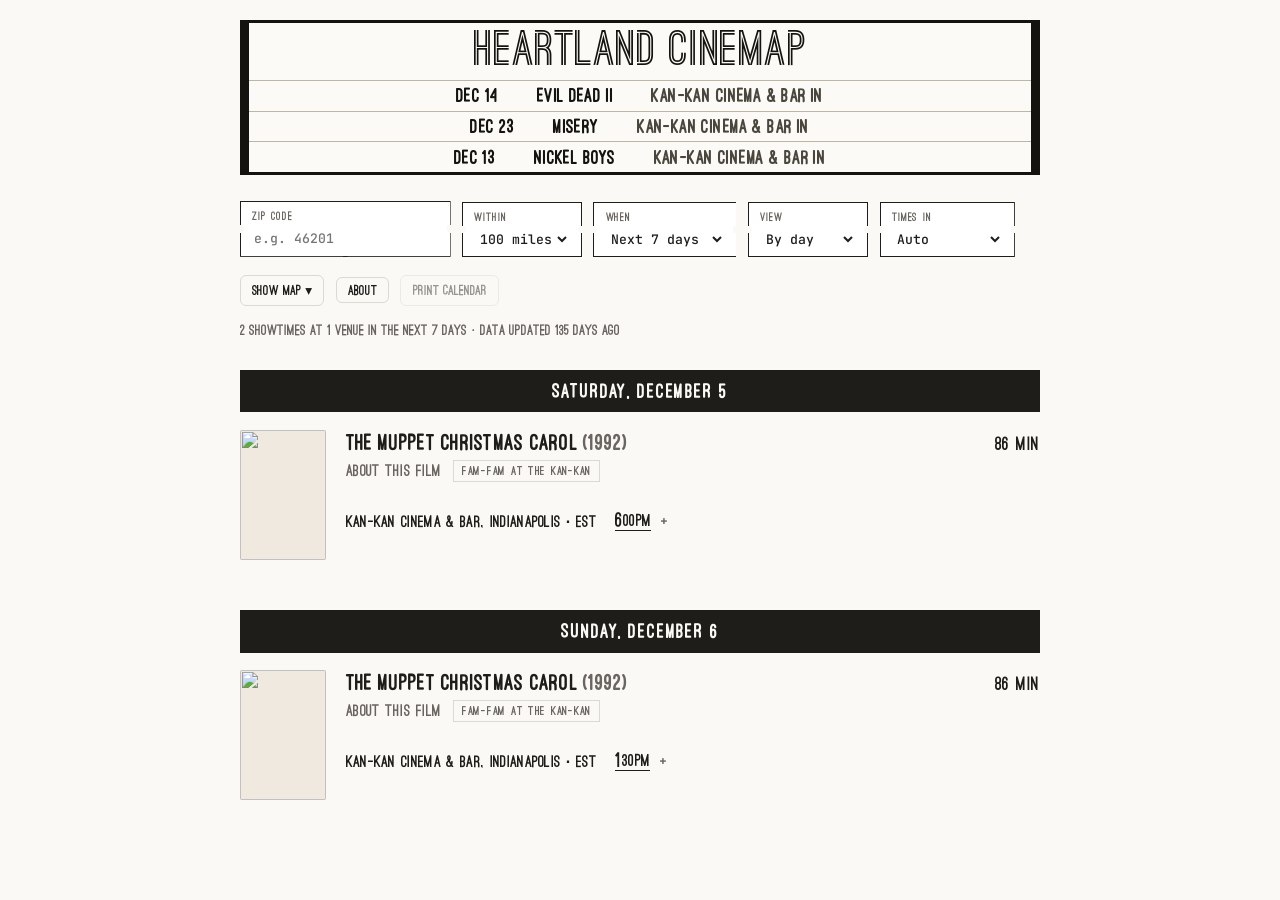
==== commit 42f18f35: "Point site at custom domain heartlandcinemap.org - Add public/CNAME so GitHub Pages serves heartland" ====
--- a/public/index.html
+++ b/public/index.html
@@ -5,6 +5,7 @@
 <meta name="viewport" content="width=device-width, initial-scale=1">
 <title>Heartland Cinemap — Midwest arthouse showtimes</title>
 <meta name="description" content="Showtimes at arthouse, independent, and repertory cinemas across the US Midwest. Free and non-commercial — tickets at each cinema's own box office.">
+<link rel="canonical" href="https://heartlandcinemap.org/">
 <link id="sitecss" rel="stylesheet" href="./style.css">
 </head>
 <body>
--- a/public/style.css
+++ b/public/style.css
@@ -315,21 +315,25 @@
   flex-wrap: wrap;
   gap: 0.4rem 0.7rem;
   margin: 0.02rem 0 0;
+  min-width: 0;   /* let the tags column shrink so long badges can wrap */
 }
 .about-line details.about { margin: 0; }
-.tags { display: flex; flex-wrap: wrap; align-items: center; gap: 0.35rem; }
+.tags { display: flex; flex-wrap: wrap; align-items: center; gap: 0.35rem; min-width: 0; }
 .badge {
   font-family: 'Ostrich Sans Black', sans-serif;
   text-transform: uppercase;
   font-size: 0.76rem;
   letter-spacing: 0.06em;
-  line-height: 1;
+  line-height: 1.15;
   padding: 0.2rem 0.5rem;
   border: 1px solid var(--line);
   border-radius: 0;
   background: transparent;
   color: var(--muted);
-  white-space: nowrap;
+  /* long series names (e.g. a full "post-film discussion" title) must wrap
+     inside the tag rather than run off a narrow screen */
+  max-width: 100%;
+  overflow-wrap: break-word;
 }
 
 /* per-venue showtime lines — the marquee times.
@@ -342,7 +346,9 @@
 .chipline-label {
   font-family: 'Ostrich Sans Black', sans-serif;
   font-weight: 900; text-transform: uppercase;
-  font-size: 1rem; letter-spacing: 0.02em; color: var(--text); white-space: nowrap;
+  font-size: 1rem; letter-spacing: 0.02em; color: var(--text);
+  /* long venue names must wrap, not run off a narrow screen */
+  min-width: 0; max-width: 100%; overflow-wrap: break-word;
 }
 .chips { display: inline-flex; flex-wrap: wrap; gap: 0.4rem 0.75rem; align-items: baseline; }
 
@@ -567,19 +573,37 @@
 .pp-daycol {
   border-right: 1px solid var(--pline);
   border-bottom: 1px solid var(--pline);
-  padding: 3pt 4pt;
+  padding: 3pt 5pt 5pt;
   min-width: 0;
+  /* a flex column so the (max 5) entries space out evenly down the day
+     instead of all crowding at the top — more air now that days are capped */
+  display: flex;
+  flex-direction: column;
 }
 .pp-dayhead {
   font-family: 'Spectral', serif;
   font-size: 8pt;
   color: var(--pmut);
-  border-bottom: 1px solid var(--pline);
-  padding-bottom: 2pt;
-  margin-bottom: 2pt;
+  border-bottom: 1.2pt solid var(--pk);
+  padding-bottom: 3pt;
+  margin-bottom: 3pt;
+  flex: 0 0 auto;
 }
 .pp-dayhead-dow { font-variant: small-caps; font-weight: 700; color: var(--pk); letter-spacing: 0.06em; }
-.pp-week-strip .pentry { font-size: 7pt; margin-top: 4pt; }
+
+/* week-strip entries: evenly distributed, each with a little more room and a
+   hairline rule between them for a cleaner grid feel */
+.pp-week-strip .pp-daycol .pentry {
+  flex: 1 1 0;
+  min-height: 0;
+  display: flex;
+  flex-direction: column;
+  font-size: 7pt;
+  margin-top: 0;
+  padding: 4pt 0;
+  border-top: 1px dotted var(--pline);
+}
+.pp-week-strip .pp-daycol .pentry:first-of-type { border-top: none; padding-top: 2pt; }
 
 /* TMDb backdrop strip above a week-strip entry — a horizontal B&W still,
    like the playground calendar. Hidden by the ink-saver B&W toggle. */
@@ -587,13 +611,15 @@
 .pthumb {
   display: block;
   width: 100%;
-  height: 0.38in;
+  height: 0.5in;
   object-fit: cover;
   border-radius: 0;
   background: var(--pout);
-  filter: grayscale(1) contrast(1.02);
-  margin-bottom: 2pt;
-}
+  margin-bottom: 3pt;
+}
+/* backdrops follow the sheet: color by default, grayscale when the reader
+   flips "Switch to B&W" (the ink-saver / newsprint look) */
+#poster.bw .pthumb { filter: grayscale(1) contrast(1.02); }
 /* no-backdrop placeholder: a letter tile filling the same strip */
 span.pthumb-blank {
   display: flex;
@@ -601,10 +627,9 @@
   justify-content: center;
   color: var(--pmut);
   font-family: 'DM Serif Display', Georgia, serif;
-  font-size: 16pt;
+  font-size: 18pt;
   filter: none;
 }
-#poster.bw .pthumb { display: none; }
 
 .pentry { font-family: 'Spectral', serif; font-size: 6.6pt; line-height: 1.3; margin-top: 2pt; overflow-wrap: break-word; }
 .ptitle { font-weight: 700; }
@@ -683,18 +708,43 @@
   font-size: 1.15rem; color: var(--text);
 }
 
-/* ---------- About subpage ---------- */
+/* ---------- About subpage: the "end credits" ----------
+   Everything centered and rolling down the middle of the sheet, like a film's
+   closing crawl, signed off with the incoherent logo. */
 .about-page {
   font-family: system-ui, -apple-system, sans-serif;
   color: var(--text);
-  margin-top: 1.5rem;
+  text-align: center;
+  max-width: 42rem;
+  margin: 2.5rem auto 0;
+  padding: 0 1rem;
 }
 .about-page h2 {
   font-family: 'Ostrich Sans Heavy', sans-serif; font-weight: 900;
-  text-transform: uppercase; letter-spacing: 0.03em;
-  font-size: 1.3rem; margin: 1.6rem 0 0.5rem;
-}
-.about-page p { max-width: 40rem; line-height: 1.6; }
+  text-transform: uppercase; letter-spacing: 0.14em;
+  font-size: 1.05rem; color: var(--muted);
+  margin: 2.8rem 0 0.6rem;
+}
+.about-page p {
+  max-width: 34rem;
+  margin: 0 auto 0.8rem;
+  line-height: 1.7;
+}
+.about-page a { color: var(--accent); }
+
+/* the sign-off logo — black art on light, white art on dark */
+.about-logo {
+  margin: 3.5rem auto 1rem;
+  width: 12rem; max-width: 60%;
+  height: auto;
+  display: block;
+}
+.about-logo.dark { display: none; }
+@media (prefers-color-scheme: dark) {
+  .about-logo.light { display: none; }
+  .about-logo.dark { display: block; }
+}
+
 .about-back {
   display: inline-block;
   font-family: 'Ostrich Sans Black', sans-serif;
@@ -705,7 +755,7 @@
   border: 1px solid var(--line);
   border-radius: 6px;
   padding: 0.3rem 0.8rem;
-  margin-top: 1.5rem;
+  margin-top: 2rem;
 }
 .about-back:hover { border-color: var(--accent); }
 
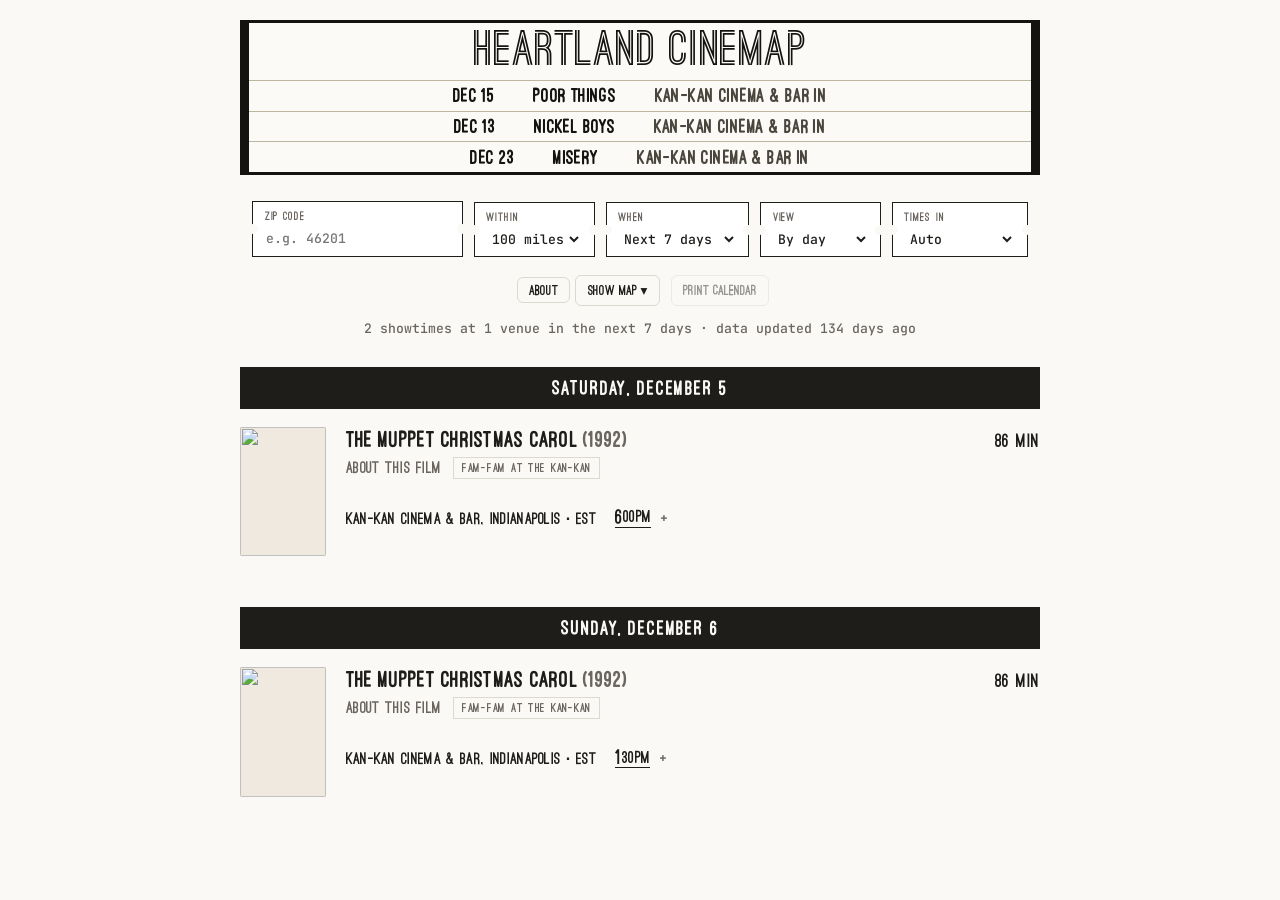
==== commit cb5737e7: "Swap About/Show-map button order; keep map hint on one line - Order the toggle row About · Show map " ====
--- a/public/index.html
+++ b/public/index.html
@@ -56,8 +56,8 @@
 </form>
 
 <section id="mapsec">
+  <a id="abouttoggle" href="./about.html">About</a>
   <button id="maptoggle" type="button">Show map ▾</button>
-  <a id="abouttoggle" href="./about.html">About</a>
   <button id="postertoggle" type="button">Print calendar</button>
   <span id="plancount" hidden></span>
   <p id="maphint" hidden>Click a venue for its next screenings · click anywhere
--- a/public/style.css
+++ b/public/style.css
@@ -106,21 +106,36 @@
   display: flex;
   flex-wrap: wrap;
   align-items: flex-end;
+  justify-content: center;   /* center the filter chips */
   gap: 0.7rem;
   padding: 0.4rem 0;
   border: none;
   background: transparent;
 }
+/* ticket-chip filter field — a real, always-drawn border, with the ticket
+   perforations "punched" by two background-colored circles overlapping the
+   side borders (pseudo-elements, NOT a mask — a mask shaved the border off
+   for some browsers). The circles sit on top of the border and erase a
+   semicircle from each side, giving the notch without ever dropping an edge. */
 .field {
+  position: relative;
   display: flex; flex-direction: column; gap: 0.15rem;
   background: var(--card);
   border: 1px solid var(--text);
   padding: 0.35rem 0.7rem;
-  -webkit-mask: radial-gradient(circle 4px at 0 50%, transparent 98%, #000) left/51% 100% no-repeat,
-                radial-gradient(circle 4px at 100% 50%, transparent 98%, #000) right/51% 100% no-repeat;
-          mask: radial-gradient(circle 4px at 0 50%, transparent 98%, #000) left/51% 100% no-repeat,
-                radial-gradient(circle 4px at 100% 50%, transparent 98%, #000) right/51% 100% no-repeat;
-}
+}
+.field::before, .field::after {
+  content: "";
+  position: absolute; top: 50%;
+  width: 10px; height: 10px;
+  border-radius: 50%;
+  background: var(--bg);   /* page bg — a plain bite out of the box + its border */
+}
+/* a full circle centered exactly on each side border: it overlaps the border
+   line and, being page-colored, erases a semicircle from it — a clean notch,
+   no mask (so the border on the other three sides is never affected) */
+.field::before { left: 0; transform: translate(-50%, -50%); }
+.field::after  { right: 0; transform: translate(50%, -50%); }
 .field label {
   font-family: 'Ostrich Sans Black', sans-serif;
   font-size: 0.72rem; letter-spacing: 0.08em; text-transform: uppercase;
@@ -137,12 +152,12 @@
   min-width: 6rem;
 }
 
-#status { min-height: 1.5em; color: var(--muted); font-size: 0.9rem; }
+#status { min-height: 1.5em; color: var(--muted); font-size: 0.82rem; font-family: 'JetBrains Mono', monospace; text-align: center; }
 #status .warn { color: var(--accent); }
 #status a { color: var(--accent); }
 
 /* map panel */
-#mapsec { margin: 0.75rem 0 0; }
+#mapsec { margin: 0.75rem 0 0; text-align: center; }
 #maptoggle {
   font: inherit;
   font-size: 0.85rem;
@@ -168,10 +183,12 @@
 }
 #abouttoggle:hover { border-color: var(--accent); }
 #maphint {
-  margin: 0.5rem 0 0;
-  font-size: 0.8rem;
+  margin: 0.5rem auto 0;   /* centered under the centered controls */
+  font-size: 0.75rem;
   color: var(--muted);
-  max-width: 40rem;
+  max-width: 48rem;        /* wide enough to keep the hint on one line */
+  text-align: center;
+  font-family: 'JetBrains Mono', monospace;
 }
 #map {
   margin-top: 0.6rem;
@@ -402,7 +419,8 @@
 #plancount a { color: var(--accent); }
 
 /* collapsed film synopsis (TMDb) — "ABOUT THIS FILM" toggle in the Ostrich
-   label voice, tucked tight under the runtime/tags line. */
+   label voice, tucked tight under the runtime/tags line. The revealed
+   synopsis + links inside use the mono (typewriter) voice. */
 details.about { margin: 0.15rem 0 0; color: var(--muted); }
 details.about summary {
   cursor: pointer;
@@ -418,10 +436,10 @@
 details.about[open] summary { color: var(--text); }
 details.about p {
   margin: 0.4rem 0 0.2rem; max-width: 42rem;
-  font-family: system-ui, -apple-system, sans-serif;
-  font-size: 0.85rem; text-transform: none; letter-spacing: 0;
-}
-details.about .about-meta { margin: 0 0 0.3rem; }
+  font-family: 'JetBrains Mono', monospace;
+  font-size: 0.78rem; line-height: 1.6; text-transform: none; letter-spacing: 0;
+}
+details.about .about-meta { margin: 0.3rem 0 0.3rem; }
 
 .empty { color: var(--muted); margin: 2rem 0; }
 
@@ -498,7 +516,7 @@
      page-break tips a hairline onto a second sheet, so we leave slack. */
   width: 10.4in;
   height: 7.4in;
-  padding: 0.2in 0.28in;
+  padding: 0.35in 0.4in;
   margin: 0 auto 1.4rem;
   box-shadow: 0 3px 16px rgba(0, 0, 0, 0.4);
   display: flex;
@@ -514,11 +532,17 @@
   align-items: baseline;
   gap: 0.25in;
   border-bottom: 2.5pt solid var(--ptext);
-  padding-bottom: 5pt;
-}
-.pp-month { font-family: 'DM Serif Display', Georgia, serif; font-size: 24pt; font-weight: 400; letter-spacing: -0.01em; color: var(--pk); }
-.pp-brand { font-family: 'Spectral', serif; font-variant: small-caps; font-size: 9pt; font-weight: 600; letter-spacing: 0.12em; }
-.pp-scope { margin-left: auto; font-family: 'Spectral', serif; font-size: 7.5pt; color: var(--pmut); text-align: right; max-width: 3.6in; }
+  padding: 0 5pt 5pt;   /* inset the header content from the frame edges */
+}
+.pp-month { font-family: 'DM Serif Display', Georgia, serif; font-size: 24pt; font-weight: 400; letter-spacing: -0.01em; color: var(--pk); flex: 0 0 auto; }
+.pp-brand { font-family: 'Spectral', serif; font-variant: small-caps; font-size: 9pt; font-weight: 600; letter-spacing: 0.12em; flex: 0 0 auto; }
+/* scope: right-aligned, but allowed to wrap to a second line so a long
+   "within N mi of ZIP · times in TZ" never runs to the sheet's right edge */
+.pp-scope {
+  margin-left: auto; flex: 0 1 auto; min-width: 0;
+  font-family: 'Spectral', serif; font-size: 7.5pt; color: var(--pmut);
+  text-align: right; line-height: 1.3; max-width: 3in;
+}
 
 .pp-dow {
   display: grid;
@@ -575,10 +599,12 @@
   border-bottom: 1px solid var(--pline);
   padding: 3pt 5pt 5pt;
   min-width: 0;
-  /* a flex column so the (max 5) entries space out evenly down the day
-     instead of all crowding at the top — more air now that days are capped */
-  display: flex;
-  flex-direction: column;
+  /* a fixed 7×5 grid: the day header, 5 equal film-row slots so every day's
+     entries line up row-for-row across the week, then a short trailing row
+     that holds the "+N more" note (so the note never eats a film slot). */
+  display: grid;
+  grid-template-rows: auto repeat(5, 1fr) auto;
+  row-gap: 3pt;
 }
 .pp-dayhead {
   font-family: 'Spectral', serif;
@@ -586,24 +612,21 @@
   color: var(--pmut);
   border-bottom: 1.2pt solid var(--pk);
   padding-bottom: 3pt;
-  margin-bottom: 3pt;
-  flex: 0 0 auto;
+  margin-bottom: 1pt;
 }
 .pp-dayhead-dow { font-variant: small-caps; font-weight: 700; color: var(--pk); letter-spacing: 0.06em; }
 
-/* week-strip entries: evenly distributed, each with a little more room and a
-   hairline rule between them for a cleaner grid feel */
+/* week-strip entries: one per fixed row slot, top-aligned, no separators
+   (the aligned slots give the grid feel — no extra rules needed) */
 .pp-week-strip .pp-daycol .pentry {
-  flex: 1 1 0;
-  min-height: 0;
+  min-height: 0; min-width: 0;
   display: flex;
   flex-direction: column;
   font-size: 7pt;
-  margin-top: 0;
-  padding: 4pt 0;
-  border-top: 1px dotted var(--pline);
-}
-.pp-week-strip .pp-daycol .pentry:first-of-type { border-top: none; padding-top: 2pt; }
+  margin: 0;
+  padding: 0;
+  overflow: hidden;
+}
 
 /* TMDb backdrop strip above a week-strip entry — a horizontal B&W still,
    like the playground calendar. Hidden by the ink-saver B&W toggle. */
@@ -638,11 +661,20 @@
 .ptimes { font-family: 'JetBrains Mono', monospace; font-size: 5.8pt; white-space: normal; }
 .pvcode { color: var(--pk); font-weight: 700; }
 .pmore { color: var(--pmut); font-style: italic; font-weight: 600; }
+/* week strip: the "+N more" note sits in the trailing row, small, at the very
+   bottom of the day column — not a film slot */
+.pp-week-strip .pp-daycol .pmore {
+  grid-row: -2;                 /* the trailing auto row */
+  align-self: end;
+  font-size: 6pt;
+  padding-top: 2pt;
+  border-top: 1px dotted var(--pline);
+}
 
 .pp-foot {
   border-top: 2.5pt solid var(--ptext);
   margin-top: 5pt;
-  padding-top: 4pt;
+  padding: 4pt 5pt 0;   /* match the header inset */
   font-family: 'Spectral', serif;
   font-variant: small-caps;
   letter-spacing: 0.04em;
@@ -728,18 +760,44 @@
 .about-page p {
   max-width: 34rem;
   margin: 0 auto 0.8rem;
-  line-height: 1.7;
+  line-height: 1.75;
+  font-family: 'JetBrains Mono', monospace;
+  font-size: 0.82rem;
 }
 .about-page a { color: var(--accent); }
-
+/* the live "Including N venues in M states" stat line */
+.about-count { margin-top: 1.1rem; color: var(--text); }
+.about-count b { font-weight: 700; }
+
+/* "Brought to you by" — same voice as the ABOUT / CREDITS section headers.
+   (selector matches .about-page p specificity so the mono body rule doesn't
+   override the font here) */
+.about-page p.about-broughtby {
+  font-family: 'Ostrich Sans Heavy', sans-serif; font-weight: 900;
+  text-transform: uppercase; letter-spacing: 0.14em;
+  font-size: 1.05rem; color: var(--muted);
+  max-width: none;
+  margin: 3.5rem 0 0.6rem;
+}
+/* the sign-off: incoherent logo + a small IG mark, linked */
+.about-signoff {
+  display: flex;
+  align-items: center;
+  justify-content: center;
+  gap: 0.9rem;
+  margin: 0 auto 1rem;
+}
 /* the sign-off logo — black art on light, white art on dark */
 .about-logo {
-  margin: 3.5rem auto 1rem;
-  width: 12rem; max-width: 60%;
+  width: 9.5rem; max-width: 48%;
   height: auto;
   display: block;
 }
 .about-logo.dark { display: none; }
+.about-ig { display: inline-flex; line-height: 0; }
+.about-ig svg { width: 1.2rem; height: 1.2rem; display: block; }
+.about-ig .ig-mark { fill: var(--text); transition: opacity 0.15s; }
+.about-ig:hover .ig-mark { opacity: 0.6; }
 @media (prefers-color-scheme: dark) {
   .about-logo.light { display: none; }
   .about-logo.dark { display: block; }
